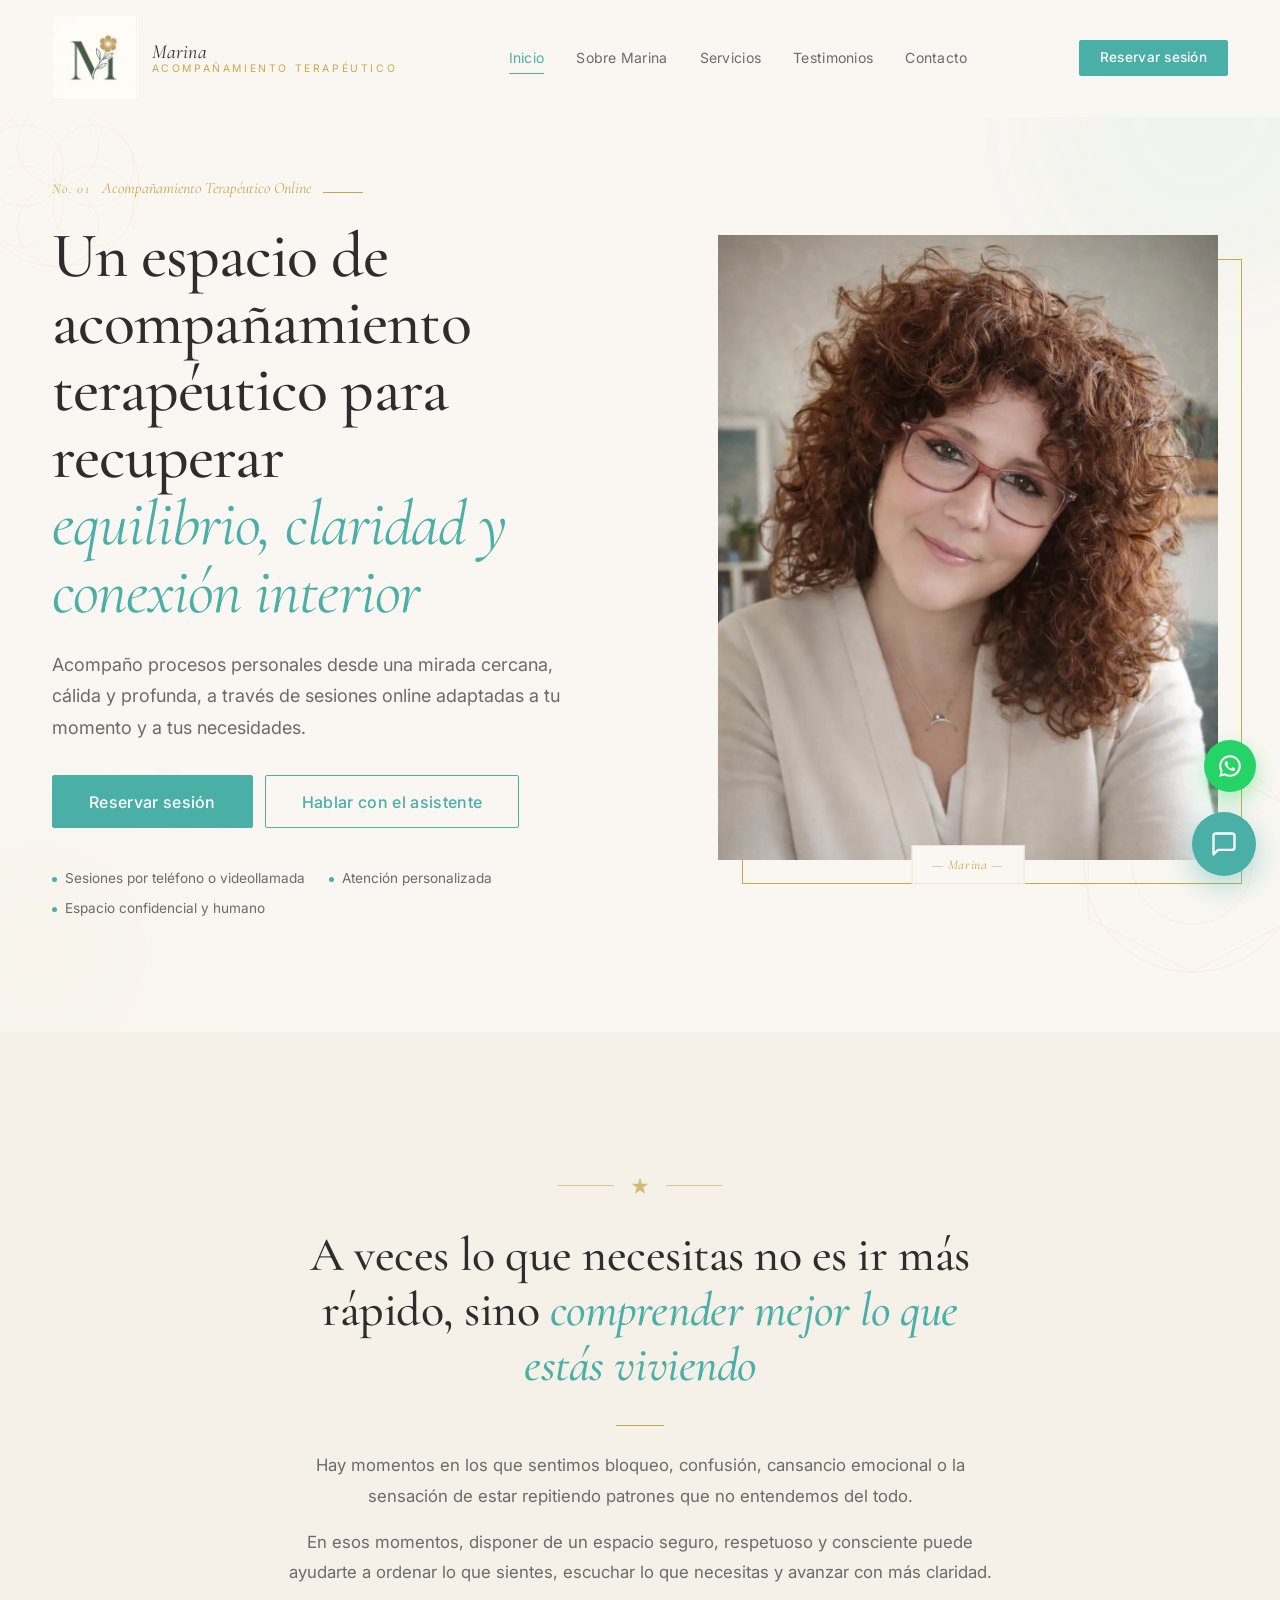
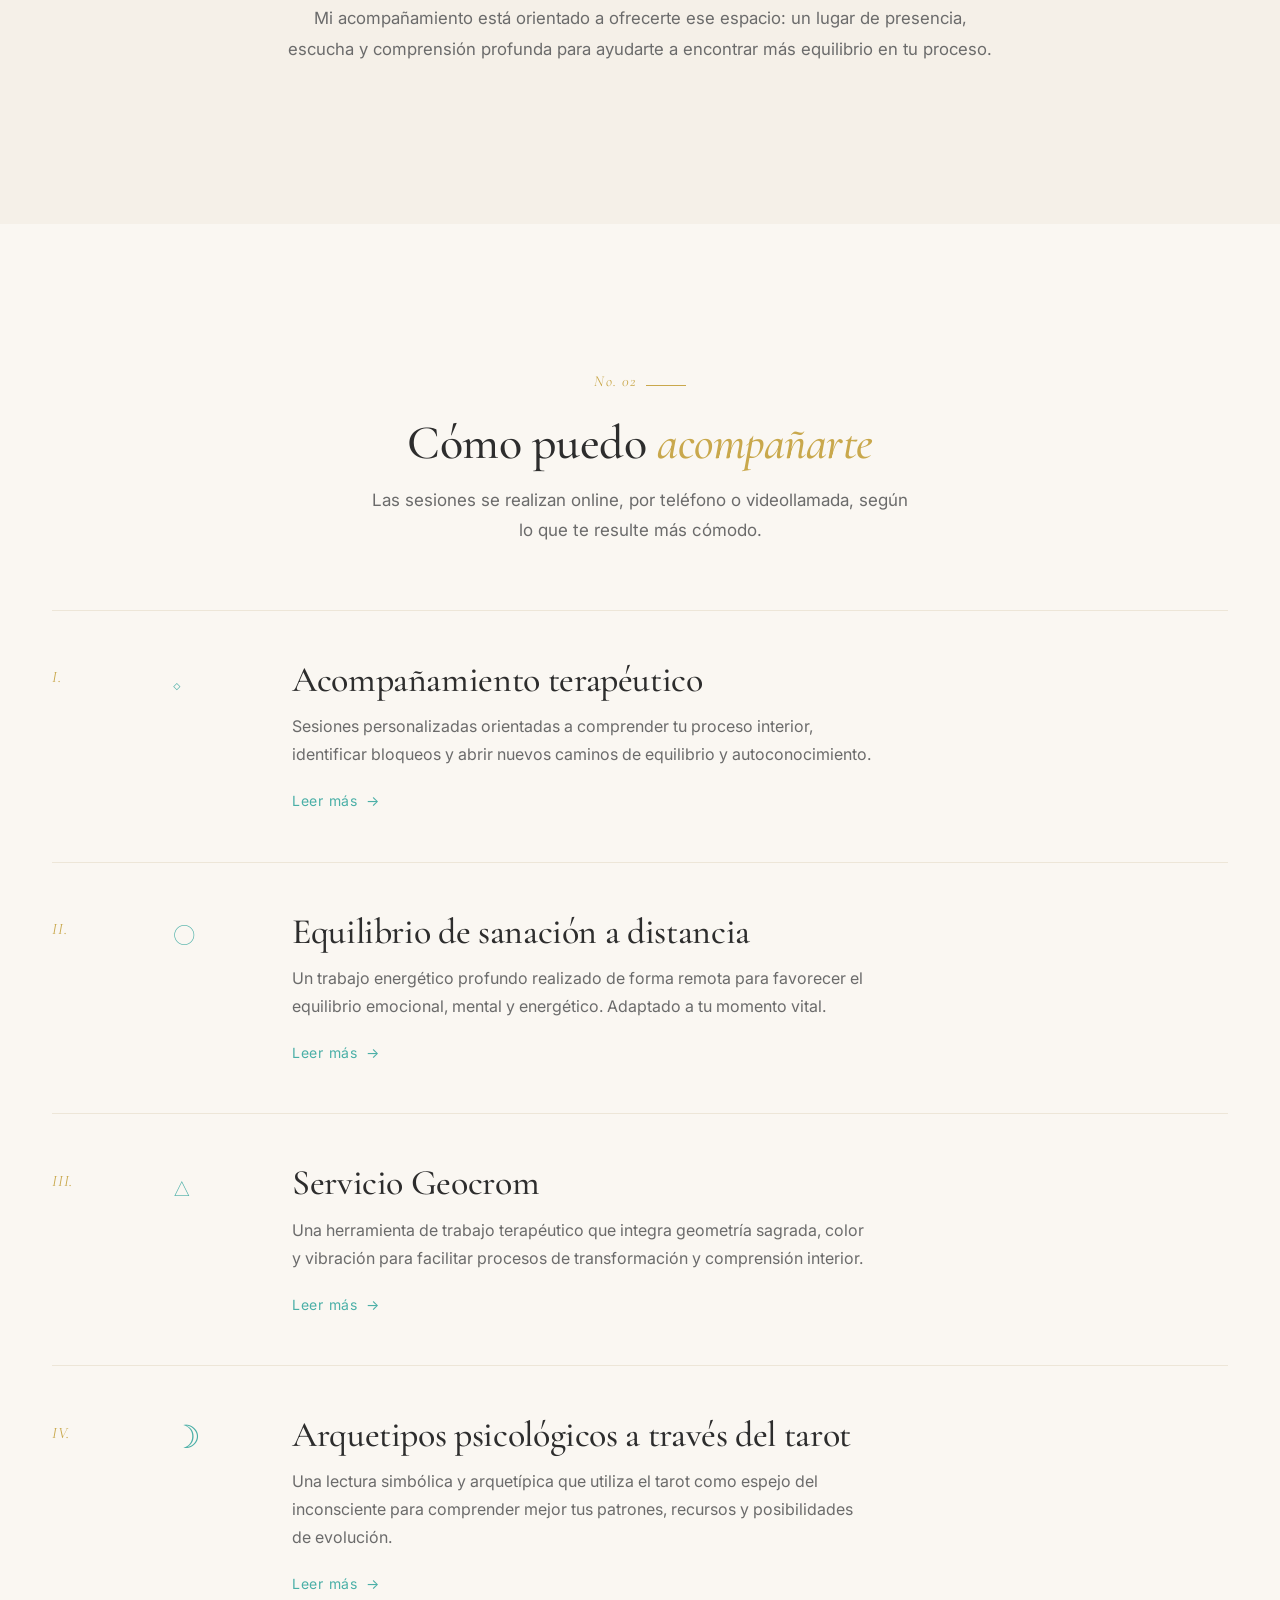
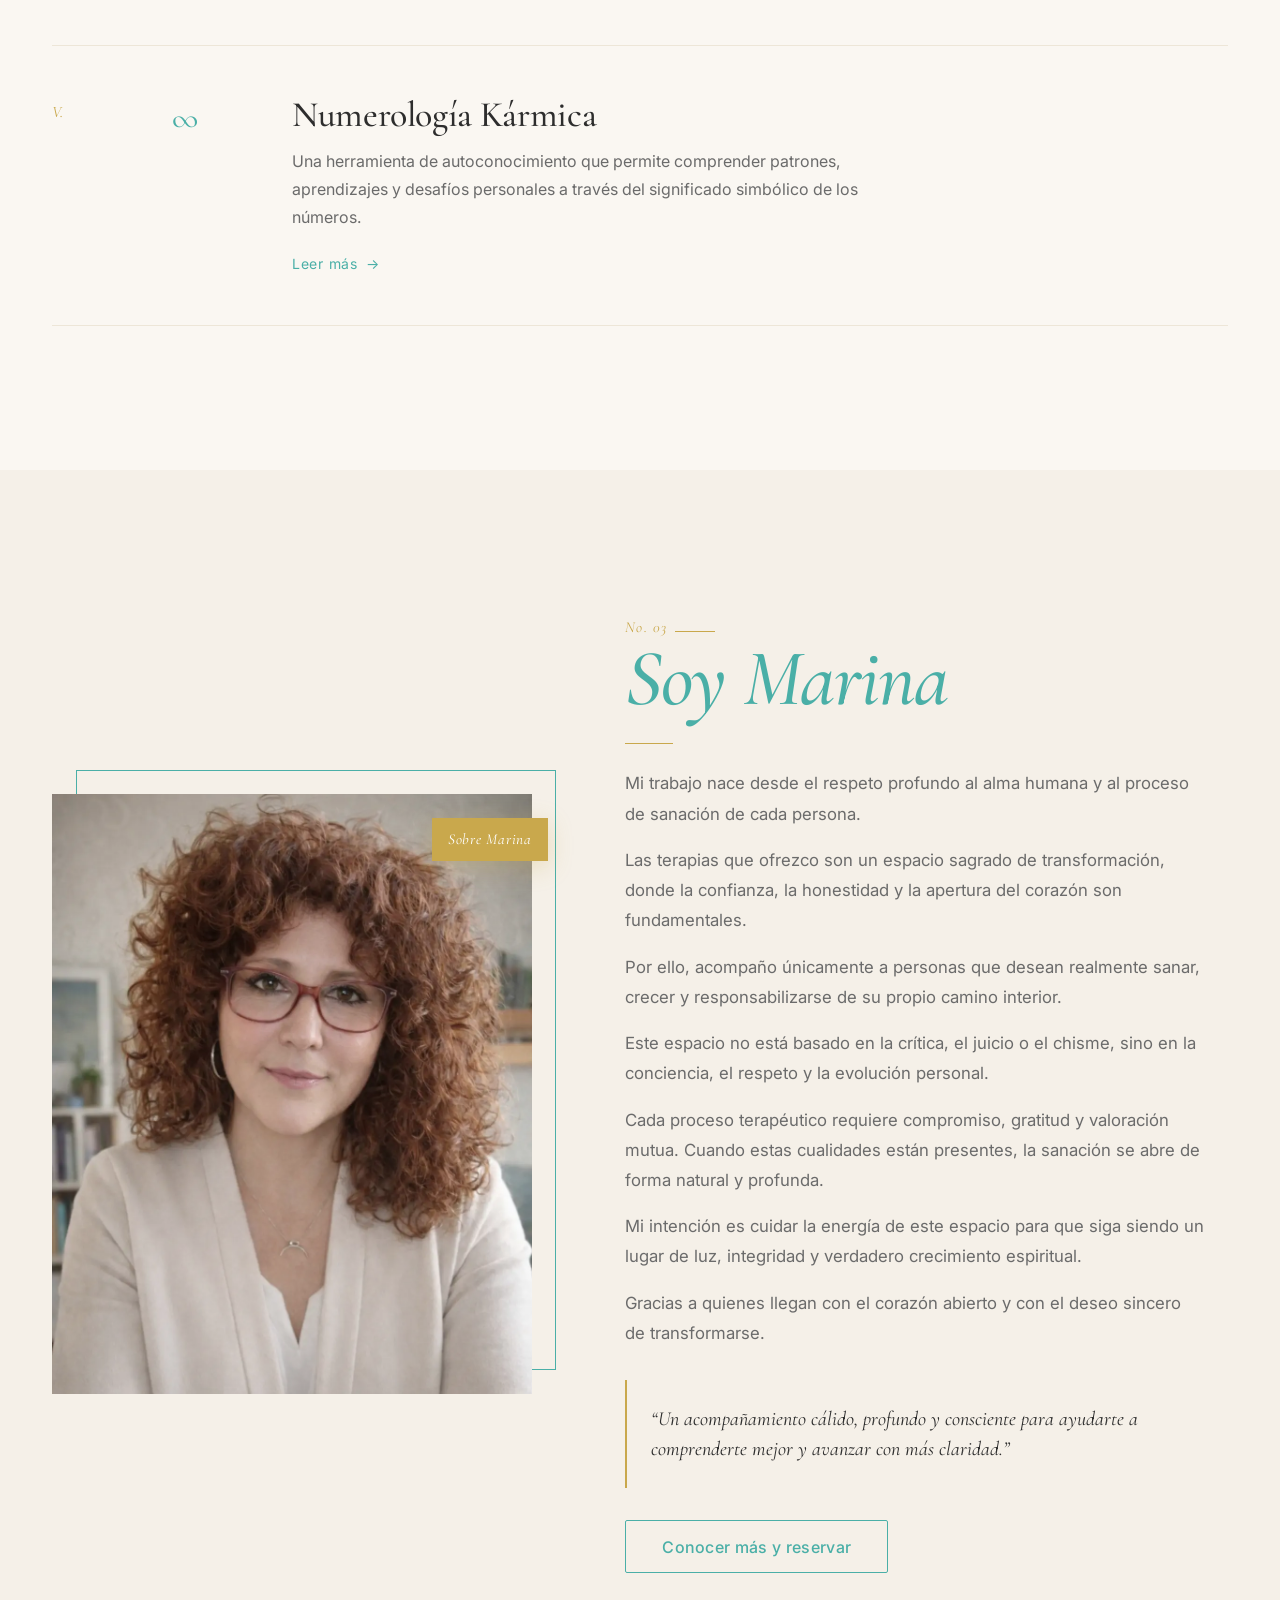
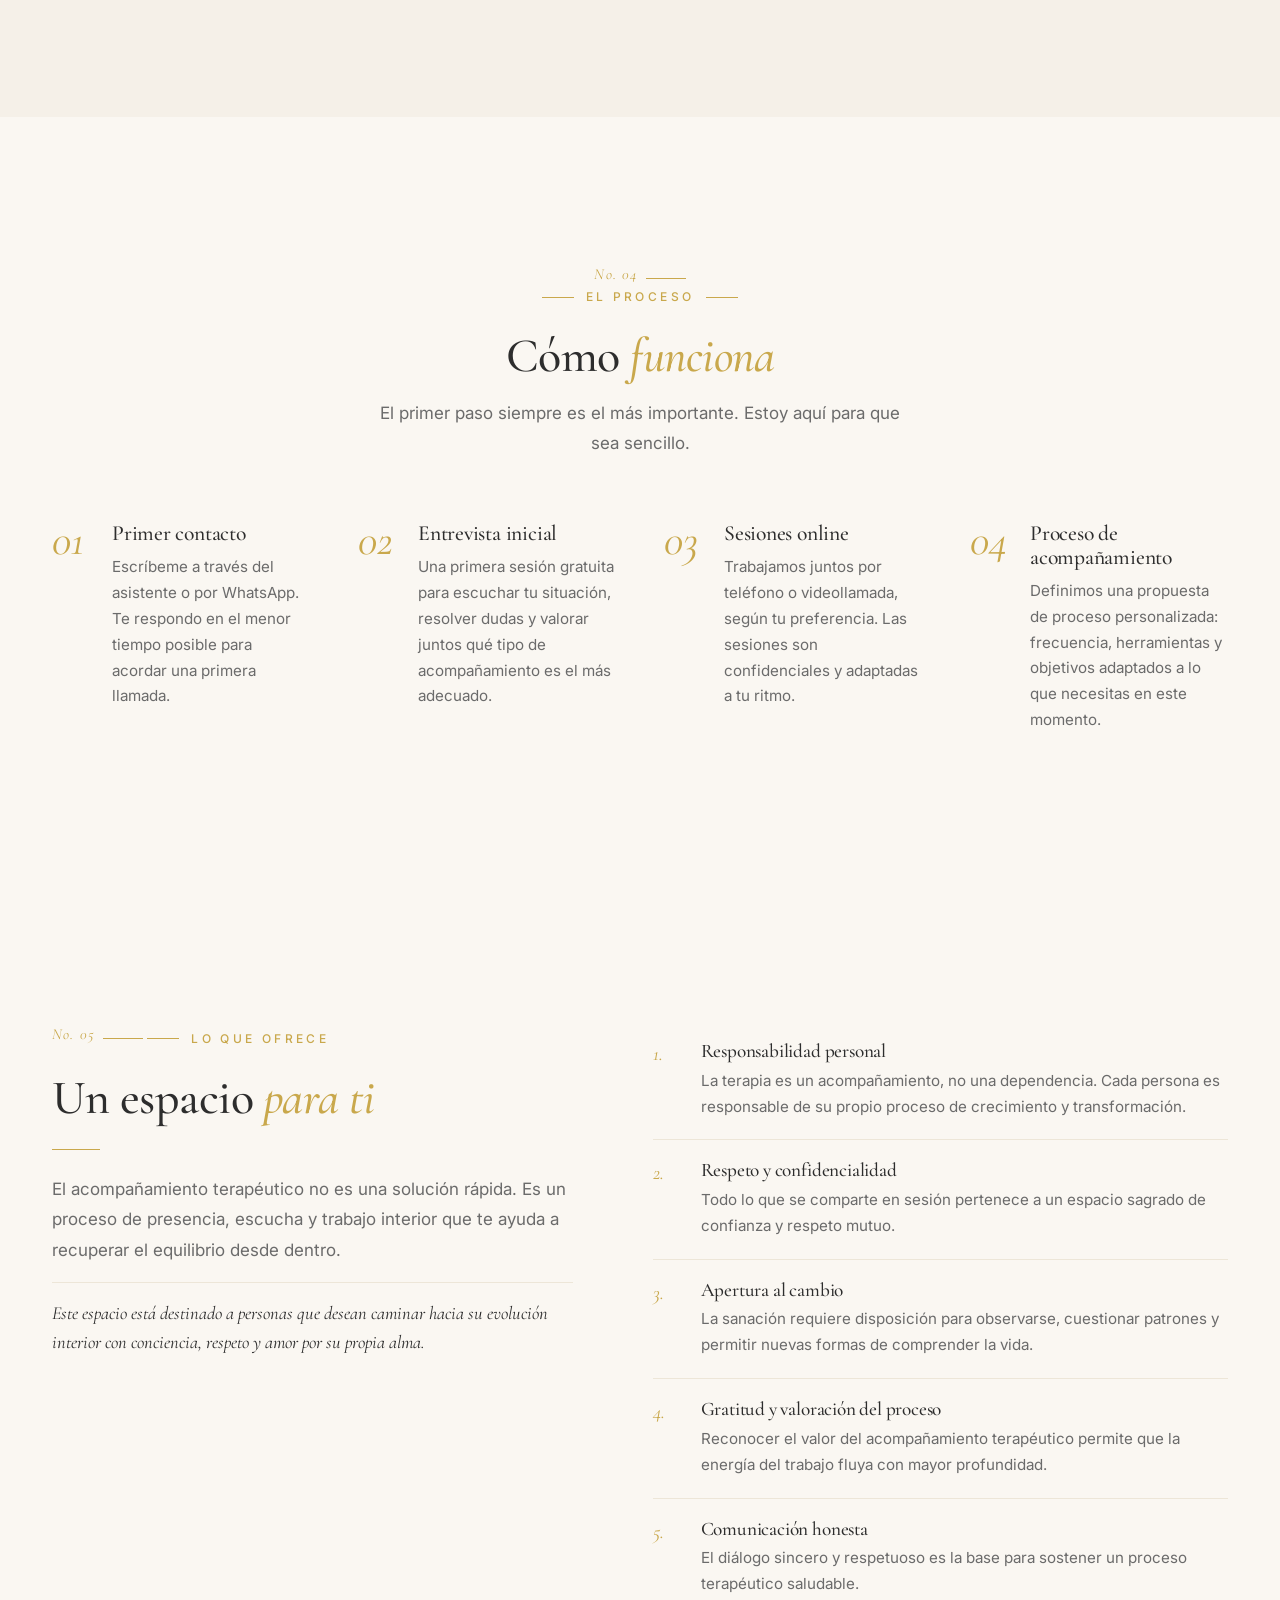
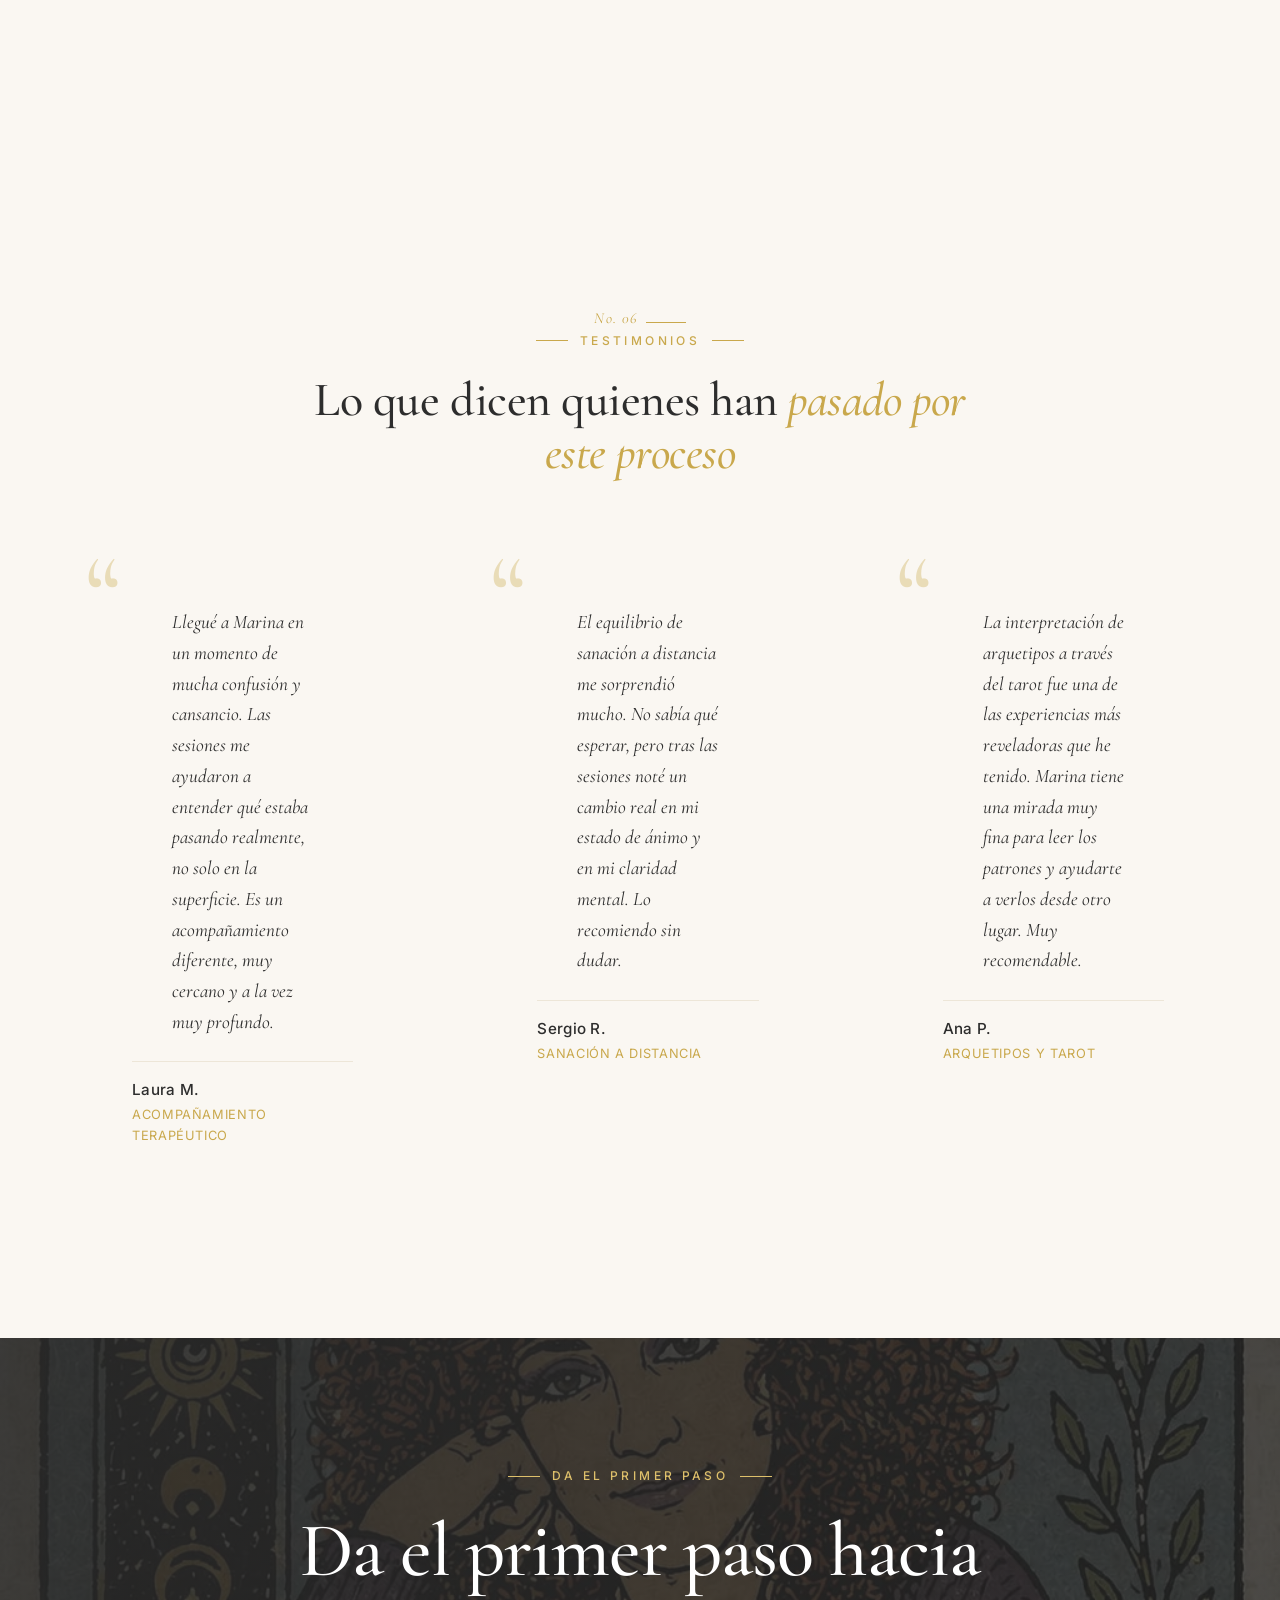
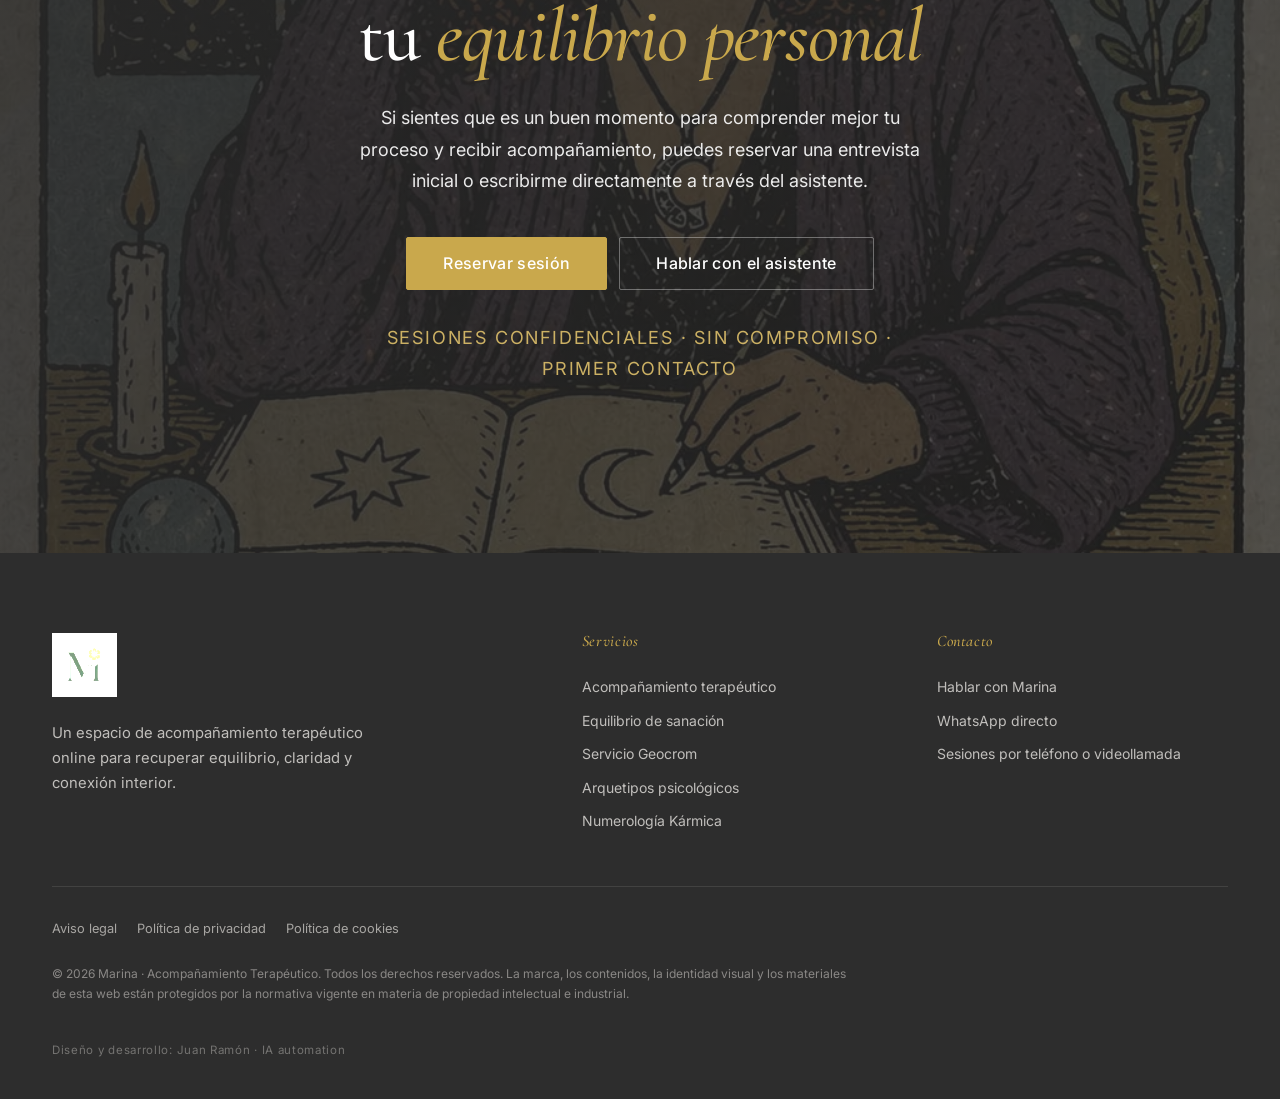
==== index.html @ 7a0ea91d "Initial release — web estática de Marina (acompañamiento terapéutico) Sitio multi-página en HTML/CSS" ====
<!DOCTYPE html>
<html lang="es">
<head>
  <meta charset="UTF-8" />
  <meta name="viewport" content="width=device-width, initial-scale=1.0" />
  <meta name="description" content="Marina · Acompañamiento terapéutico online para recuperar equilibrio, claridad y conexión interior. Sesiones por teléfono o videollamada." />
  <meta name="author" content="Juan Ramón · IA automation" />
  <meta name="theme-color" content="#FAF7F2" />
  <title>Marina · Acompañamiento Terapéutico Online</title>

  <link rel="preconnect" href="https://fonts.googleapis.com">
  <link rel="preconnect" href="https://fonts.gstatic.com" crossorigin>
  <link rel="stylesheet" href="https://fonts.googleapis.com/css2?family=Cormorant+Garamond:ital,wght@0,400;0,500;0,600;1,400;1,500&family=Inter:wght@300;400;500;600&display=swap">

  <link rel="stylesheet" href="assets/css/tokens.css" />
  <link rel="stylesheet" href="assets/css/base.css" />
  <link rel="stylesheet" href="assets/css/components.css" />
  <link rel="stylesheet" href="assets/css/pages.css" />

  <link rel="preload" as="image" href="assets/img/hero.webp" type="image/webp">
</head>
<body>

  <header class="site-header">
    <div class="wrap">
      <div class="nav">
        <a href="index.html" class="nav-logo" aria-label="Marina · Acompañamiento Terapéutico – Inicio">
          <picture>
            <source srcset="assets/img/logo.webp" type="image/webp">
            <img src="assets/img/logo.png" alt="" width="48" height="48" />
          </picture>
          <span class="nav-logo-text">
            <span class="main">Marina</span>
            <span class="sub">Acompañamiento Terapéutico</span>
          </span>
        </a>

        <nav aria-label="Principal">
          <ul class="nav-links">
            <li><a href="index.html" class="is-active">Inicio</a></li>
            <li><a href="#sobre-marina">Sobre Marina</a></li>
            <li><a href="servicios.html">Servicios</a></li>
            <li><a href="#testimonios">Testimonios</a></li>
            <li><a href="contacto.html">Contacto</a></li>
          </ul>
        </nav>

        <a href="#" class="btn btn-primary btn-sm nav-cta" data-open-chat>Reservar sesión</a>

        <button class="hamburger" id="hamburger" aria-label="Abrir menú" aria-expanded="false" aria-controls="mobile-menu">
          <span></span><span></span><span></span>
        </button>
      </div>
    </div>
    <div class="mobile-menu" id="mobile-menu">
      <div class="wrap">
        <nav aria-label="Móvil">
          <a href="index.html">Inicio</a>
          <a href="#sobre-marina">Sobre Marina</a>
          <a href="servicios.html">Servicios</a>
          <a href="#testimonios">Testimonios</a>
          <a href="contacto.html">Contacto</a>
          <a href="#" class="btn btn-primary" data-open-chat>Reservar sesión</a>
        </nav>
      </div>
    </div>
  </header>

  <main>

    <!-- ========== HERO ========== -->
    <section class="hero" id="inicio">
      <svg class="hero-sigil tl" viewBox="0 0 100 100" fill="none" stroke="currentColor" stroke-width="0.4" aria-hidden="true">
        <circle cx="50" cy="50" r="45"/>
        <circle cx="50" cy="27.5" r="22.5"/><circle cx="50" cy="72.5" r="22.5"/>
        <circle cx="30.5" cy="38.75" r="22.5"/><circle cx="69.5" cy="38.75" r="22.5"/>
        <circle cx="30.5" cy="61.25" r="22.5"/><circle cx="69.5" cy="61.25" r="22.5"/>
      </svg>
      <svg class="hero-sigil br" viewBox="0 0 100 100" fill="none" stroke="currentColor" stroke-width="0.4" aria-hidden="true">
        <circle cx="50" cy="50" r="45"/>
        <polygon points="50,5 93.3,27.5 93.3,72.5 50,95 6.7,72.5 6.7,27.5"/>
        <circle cx="50" cy="50" r="25"/>
      </svg>

      <div class="wrap">
        <div class="hero-grid">
          <div class="hero-text reveal">
            <div class="hero-label">
              <span class="num">No. 01</span>
              <span>Acompañamiento Terapéutico Online</span>
            </div>

            <h1 class="hero-title">
              Un espacio de acompañamiento terapéutico para recuperar
              <em>equilibrio, claridad y conexión interior</em>
            </h1>

            <p class="hero-subtitle">Acompaño procesos personales desde una mirada cercana, cálida y profunda, a través de sesiones online adaptadas a tu momento y a tus necesidades.</p>

            <div class="hero-ctas">
              <a href="#" class="btn btn-primary btn-lg" data-open-chat>Reservar sesión</a>
              <a href="#" class="btn btn-secondary btn-lg" data-open-chat>Hablar con el asistente</a>
            </div>

            <div class="hero-trust">
              <span>Sesiones por teléfono o videollamada</span>
              <span>Atención personalizada</span>
              <span>Espacio confidencial y humano</span>
            </div>
          </div>

          <div class="hero-image reveal">
            <div class="hero-image-frame" aria-hidden="true"></div>
            <picture>
              <source srcset="assets/img/hero.webp" type="image/webp">
              <img src="assets/img/hero.jpg" alt="Marina – Acompañamiento terapéutico" loading="eager" width="500" height="625" />
            </picture>
            <span class="hero-image-caption">— Marina —</span>
          </div>
        </div>
      </div>
    </section>

    <!-- ========== REFLEXIÓN ========== -->
    <section class="section reflection">
      <div class="wrap">
        <div class="reflection-inner reveal">
          <div class="reflection-star" aria-hidden="true">
            <span class="line"></span>
            <svg viewBox="0 0 24 24"><path d="M12 2l2.4 7.4H22l-6.2 4.5 2.4 7.4L12 17l-6.2 4.3 2.4-7.4L2 9.4h7.6z"/></svg>
            <span class="line"></span>
          </div>

          <h2 class="reflection-title">A veces lo que necesitas no es ir más rápido, sino <span>comprender mejor lo que estás viviendo</span></h2>

          <div class="divider-gold is-centered"></div>

          <div class="reflection-body">
            <p>Hay momentos en los que sentimos bloqueo, confusión, cansancio emocional o la sensación de estar repitiendo patrones que no entendemos del todo.</p>
            <p>En esos momentos, disponer de un espacio seguro, respetuoso y consciente puede ayudarte a ordenar lo que sientes, escuchar lo que necesitas y avanzar con más claridad.</p>
            <p>Mi acompañamiento está orientado a ofrecerte ese espacio: un lugar de presencia, escucha y comprensión profunda para ayudarte a encontrar más equilibrio en tu proceso.</p>
          </div>
        </div>
      </div>
    </section>

    <!-- ========== SERVICIOS ========== -->
    <section class="section section-ivory" id="servicios">
      <div class="wrap">
        <div class="section-head reveal">
          <div class="section-number">No. 02</div>
          <h2>Cómo puedo <em class="text-italic-gold">acompañarte</em></h2>
          <p>Las sesiones se realizan online, por teléfono o videollamada, según lo que te resulte más cómodo.</p>
        </div>

        <ol class="services-list reveal">
          <li>
            <span class="service-index">I.</span>
            <span class="service-glyph" aria-hidden="true">◇</span>
            <div class="service-body">
              <h3 class="service-name">Acompañamiento terapéutico</h3>
              <p class="service-desc">Sesiones personalizadas orientadas a comprender tu proceso interior, identificar bloqueos y abrir nuevos caminos de equilibrio y autoconocimiento.</p>
              <a class="service-link" href="servicios.html#acompanamiento">Leer más</a>
            </div>
          </li>
          <li>
            <span class="service-index">II.</span>
            <span class="service-glyph" aria-hidden="true">○</span>
            <div class="service-body">
              <h3 class="service-name">Equilibrio de sanación a distancia</h3>
              <p class="service-desc">Un trabajo energético profundo realizado de forma remota para favorecer el equilibrio emocional, mental y energético. Adaptado a tu momento vital.</p>
              <a class="service-link" href="servicios.html#sanacion">Leer más</a>
            </div>
          </li>
          <li>
            <span class="service-index">III.</span>
            <span class="service-glyph" aria-hidden="true">△</span>
            <div class="service-body">
              <h3 class="service-name">Servicio Geocrom</h3>
              <p class="service-desc">Una herramienta de trabajo terapéutico que integra geometría sagrada, color y vibración para facilitar procesos de transformación y comprensión interior.</p>
              <a class="service-link" href="servicios.html#geocrom">Leer más</a>
            </div>
          </li>
          <li>
            <span class="service-index">IV.</span>
            <span class="service-glyph" aria-hidden="true">☽</span>
            <div class="service-body">
              <h3 class="service-name">Arquetipos psicológicos a través del tarot</h3>
              <p class="service-desc">Una lectura simbólica y arquetípica que utiliza el tarot como espejo del inconsciente para comprender mejor tus patrones, recursos y posibilidades de evolución.</p>
              <a class="service-link" href="servicios.html#tarot">Leer más</a>
            </div>
          </li>
          <li>
            <span class="service-index">V.</span>
            <span class="service-glyph" aria-hidden="true">∞</span>
            <div class="service-body">
              <h3 class="service-name">Numerología Kármica</h3>
              <p class="service-desc">Una herramienta de autoconocimiento que permite comprender patrones, aprendizajes y desafíos personales a través del significado simbólico de los números.</p>
              <a class="service-link" href="servicios.html#numerologia">Leer más</a>
            </div>
          </li>
        </ol>
      </div>
    </section>

    <!-- ========== SOBRE MARINA ========== -->
    <section class="section about" id="sobre-marina">
      <div class="wrap">
        <div class="about-grid">
          <div class="about-image reveal">
            <div class="about-image-wrap">
              <picture>
                <source srcset="assets/img/about.webp" type="image/webp">
                <img src="assets/img/about.jpg" alt="Marina en sesión de acompañamiento terapéutico" loading="lazy" width="480" height="600" />
              </picture>
            </div>
            <span class="about-image-badge">Sobre Marina</span>
          </div>

          <div class="about-text reveal">
            <div class="section-number">No. 03</div>
            <h2 class="about-signature">Soy Marina</h2>
            <div class="divider-gold"></div>

            <div class="about-body">
              <p>Mi trabajo nace desde el respeto profundo al alma humana y al proceso de sanación de cada persona.</p>
              <p>Las terapias que ofrezco son un espacio sagrado de transformación, donde la confianza, la honestidad y la apertura del corazón son fundamentales.</p>
              <p>Por ello, acompaño únicamente a personas que desean realmente sanar, crecer y responsabilizarse de su propio camino interior.</p>
              <p>Este espacio no está basado en la crítica, el juicio o el chisme, sino en la conciencia, el respeto y la evolución personal.</p>
              <p>Cada proceso terapéutico requiere compromiso, gratitud y valoración mutua. Cuando estas cualidades están presentes, la sanación se abre de forma natural y profunda.</p>
              <p>Mi intención es cuidar la energía de este espacio para que siga siendo un lugar de luz, integridad y verdadero crecimiento espiritual.</p>
              <p>Gracias a quienes llegan con el corazón abierto y con el deseo sincero de transformarse.</p>
            </div>

            <blockquote class="about-quote">
              <p>“Un acompañamiento cálido, profundo y consciente para ayudarte a comprenderte mejor y avanzar con más claridad.”</p>
            </blockquote>

            <a href="#" class="btn btn-secondary btn-lg" data-open-chat>Conocer más y reservar</a>
          </div>
        </div>
      </div>
    </section>

    <!-- ========== CÓMO FUNCIONA ========== -->
    <section class="section section-ivory">
      <div class="wrap">
        <div class="section-head reveal">
          <div class="section-number">No. 04</div>
          <span class="eyebrow is-centered"><span>El proceso</span></span>
          <h2>Cómo <em class="text-italic-gold">funciona</em></h2>
          <p>El primer paso siempre es el más importante. Estoy aquí para que sea sencillo.</p>
        </div>

        <div class="steps reveal">
          <div class="step">
            <h3>Primer contacto</h3>
            <p>Escríbeme a través del asistente o por WhatsApp. Te respondo en el menor tiempo posible para acordar una primera llamada.</p>
          </div>
          <div class="step">
            <h3>Entrevista inicial</h3>
            <p>Una primera sesión gratuita para escuchar tu situación, resolver dudas y valorar juntos qué tipo de acompañamiento es el más adecuado.</p>
          </div>
          <div class="step">
            <h3>Sesiones online</h3>
            <p>Trabajamos juntos por teléfono o videollamada, según tu preferencia. Las sesiones son confidenciales y adaptadas a tu ritmo.</p>
          </div>
          <div class="step">
            <h3>Proceso de acompañamiento</h3>
            <p>Definimos una propuesta de proceso personalizada: frecuencia, herramientas y objetivos adaptados a lo que necesitas en este momento.</p>
          </div>
        </div>
      </div>
    </section>

    <!-- ========== PRINCIPIOS ========== -->
    <section class="section principles-section">
      <div class="wrap">
        <div class="principles-grid">
          <div class="principles-intro reveal">
            <div class="section-number">No. 05</div>
            <span class="eyebrow"><span>Lo que ofrece</span></span>
            <h2>Un espacio <em class="text-italic-gold">para ti</em></h2>
            <div class="divider-gold"></div>
            <p>El acompañamiento terapéutico no es una solución rápida. Es un proceso de presencia, escucha y trabajo interior que te ayuda a recuperar el equilibrio desde dentro.</p>
            <p class="italic-note">Este espacio está destinado a personas que desean caminar hacia su evolución interior con conciencia, respeto y amor por su propia alma.</p>
          </div>

          <ol class="principles reveal">
            <li>
              <span class="num">1.</span>
              <div>
                <h3>Responsabilidad personal</h3>
                <p>La terapia es un acompañamiento, no una dependencia. Cada persona es responsable de su propio proceso de crecimiento y transformación.</p>
              </div>
            </li>
            <li>
              <span class="num">2.</span>
              <div>
                <h3>Respeto y confidencialidad</h3>
                <p>Todo lo que se comparte en sesión pertenece a un espacio sagrado de confianza y respeto mutuo.</p>
              </div>
            </li>
            <li>
              <span class="num">3.</span>
              <div>
                <h3>Apertura al cambio</h3>
                <p>La sanación requiere disposición para observarse, cuestionar patrones y permitir nuevas formas de comprender la vida.</p>
              </div>
            </li>
            <li>
              <span class="num">4.</span>
              <div>
                <h3>Gratitud y valoración del proceso</h3>
                <p>Reconocer el valor del acompañamiento terapéutico permite que la energía del trabajo fluya con mayor profundidad.</p>
              </div>
            </li>
            <li>
              <span class="num">5.</span>
              <div>
                <h3>Comunicación honesta</h3>
                <p>El diálogo sincero y respetuoso es la base para sostener un proceso terapéutico saludable.</p>
              </div>
            </li>
          </ol>
        </div>
      </div>
    </section>

    <!-- ========== TESTIMONIOS ========== -->
    <section class="section" id="testimonios">
      <div class="wrap">
        <div class="section-head reveal">
          <div class="section-number">No. 06</div>
          <span class="eyebrow is-centered"><span>Testimonios</span></span>
          <h2>Lo que dicen quienes han <em class="text-italic-gold">pasado por este proceso</em></h2>
        </div>

        <div class="testimonials reveal">
          <figure class="testimonial">
            <blockquote>
              <p class="testimonial-quote">Llegué a Marina en un momento de mucha confusión y cansancio. Las sesiones me ayudaron a entender qué estaba pasando realmente, no solo en la superficie. Es un acompañamiento diferente, muy cercano y a la vez muy profundo.</p>
            </blockquote>
            <figcaption class="testimonial-author">
              <span class="testimonial-name">Laura M.</span>
              <span class="testimonial-detail">Acompañamiento terapéutico</span>
            </figcaption>
          </figure>

          <figure class="testimonial">
            <blockquote>
              <p class="testimonial-quote">El equilibrio de sanación a distancia me sorprendió mucho. No sabía qué esperar, pero tras las sesiones noté un cambio real en mi estado de ánimo y en mi claridad mental. Lo recomiendo sin dudar.</p>
            </blockquote>
            <figcaption class="testimonial-author">
              <span class="testimonial-name">Sergio R.</span>
              <span class="testimonial-detail">Sanación a distancia</span>
            </figcaption>
          </figure>

          <figure class="testimonial">
            <blockquote>
              <p class="testimonial-quote">La interpretación de arquetipos a través del tarot fue una de las experiencias más reveladoras que he tenido. Marina tiene una mirada muy fina para leer los patrones y ayudarte a verlos desde otro lugar. Muy recomendable.</p>
            </blockquote>
            <figcaption class="testimonial-author">
              <span class="testimonial-name">Ana P.</span>
              <span class="testimonial-detail">Arquetipos y tarot</span>
            </figcaption>
          </figure>
        </div>
      </div>
    </section>

    <!-- ========== CTA FINAL ========== -->
    <section class="cta-final" id="contacto">
      <div class="cta-final-bg" aria-hidden="true">
        <picture>
          <source srcset="assets/img/cta.webp" type="image/webp">
          <img src="assets/img/cta.jpg" alt="" />
        </picture>
      </div>
      <div class="wrap">
        <div class="cta-final-inner reveal">
          <span class="eyebrow is-centered"><span>Da el primer paso</span></span>
          <h2>Da el primer paso hacia tu <em class="text-italic-gold">equilibrio personal</em></h2>
          <p>Si sientes que es un buen momento para comprender mejor tu proceso y recibir acompañamiento, puedes reservar una entrevista inicial o escribirme directamente a través del asistente.</p>
          <div class="cta-final-actions">
            <a href="#" class="btn btn-gold btn-lg" data-open-chat>Reservar sesión</a>
            <a href="#" class="btn btn-ghost btn-lg" data-open-chat>Hablar con el asistente</a>
          </div>
          <p class="cta-final-trust">Sesiones confidenciales · Sin compromiso · Primer contacto</p>
        </div>
      </div>
    </section>

  </main>

  <footer class="site-footer">
    <div class="wrap">
      <div class="footer-grid">
        <div class="footer-brand">
          <picture>
            <source srcset="assets/img/logo.webp" type="image/webp">
            <img src="assets/img/logo.png" alt="Marina · Acompañamiento Terapéutico" />
          </picture>
          <p>Un espacio de acompañamiento terapéutico online para recuperar equilibrio, claridad y conexión interior.</p>
        </div>
        <div>
          <h3 class="footer-col-title">Servicios</h3>
          <ul class="footer-list">
            <li><a href="servicios.html#acompanamiento">Acompañamiento terapéutico</a></li>
            <li><a href="servicios.html#sanacion">Equilibrio de sanación</a></li>
            <li><a href="servicios.html#geocrom">Servicio Geocrom</a></li>
            <li><a href="servicios.html#tarot">Arquetipos psicológicos</a></li>
            <li><a href="servicios.html#numerologia">Numerología Kármica</a></li>
          </ul>
        </div>
        <div>
          <h3 class="footer-col-title">Contacto</h3>
          <ul class="footer-list">
            <li><a href="contacto.html">Hablar con Marina</a></li>
            <li><a href="#" data-whatsapp target="_blank" rel="noopener">WhatsApp directo</a></li>
            <li><span>Sesiones por teléfono o videollamada</span></li>
          </ul>
        </div>
      </div>

      <div class="footer-divider"></div>

      <div class="footer-bottom">
        <ul class="footer-legal">
          <li><a href="aviso-legal.html">Aviso legal</a></li>
          <li><a href="privacidad.html">Política de privacidad</a></li>
          <li><a href="cookies.html">Política de cookies</a></li>
        </ul>
        <p class="footer-copy">© <span id="year">2026</span> Marina · Acompañamiento Terapéutico. Todos los derechos reservados. La marca, los contenidos, la identidad visual y los materiales de esta web están protegidos por la normativa vigente en materia de propiedad intelectual e industrial.</p>
        <p class="footer-credit">Diseño y desarrollo: Juan Ramón · IA automation</p>
      </div>
    </div>
  </footer>

  <script src="config.js"></script>
  <script src="assets/js/main.js" defer></script>
  <script src="assets/js/chatbot.js" defer></script>
</body>
</html>
---- assets/css/tokens.css ----
:root {
  --brand-turquoise: #4AAFA7;
  --brand-turquoise-dark: #3A8F88;
  --brand-turquoise-light: #6ECFC8;
  --brand-gold: #C9A84C;
  --brand-gold-light: #DEC06B;
  --brand-ivory: #FAF7F2;
  --brand-cream: #F5F0E8;
  --brand-cream-dark: #EDE6D8;
  --brand-dark: #2D2D2D;
  --brand-muted: #6B6B6B;
  --brand-light: #9A9A9A;

  --font-serif: 'Cormorant Garamond', 'EB Garamond', Georgia, 'Times New Roman', serif;
  --font-sans: 'Inter', -apple-system, BlinkMacSystemFont, 'Segoe UI', system-ui, sans-serif;
  --font-mono: 'Courier New', monospace;

  --display-3xl: clamp(3rem, 8vw, 6.5rem);
  --display-2xl: clamp(2.5rem, 6vw, 5rem);
  --display-xl: clamp(2.25rem, 5vw, 4rem);
  --display-lg: clamp(1.875rem, 4vw, 3rem);
  --display-md: clamp(1.5rem, 3vw, 2.25rem);

  --shadow-card: 0 4px 24px rgba(45,45,45,0.06);
  --shadow-card-hover: 0 16px 48px rgba(45,45,45,0.14);
  --shadow-gold: 0 6px 24px rgba(201,168,76,0.28);
  --shadow-chat: 0 20px 60px rgba(45,45,45,0.22);

  --max-wide: 1240px;
  --max-narrow: 760px;
  --radius-sm: 4px;
  --radius-md: 12px;
  --radius-lg: 24px;

  --ease-out: cubic-bezier(0.22, 1, 0.36, 1);
  --ease-in-out: cubic-bezier(0.65, 0, 0.35, 1);
}
---- assets/css/base.css ----
*, *::before, *::after { box-sizing: border-box; }
html { -webkit-text-size-adjust: 100%; scroll-behavior: smooth; }
body {
  margin: 0;
  font-family: var(--font-sans);
  font-size: 16px;
  line-height: 1.6;
  color: var(--brand-dark);
  background: var(--brand-ivory);
  text-rendering: optimizeLegibility;
  -webkit-font-smoothing: antialiased;
  -moz-osx-font-smoothing: grayscale;
}

body::before {
  content: "";
  position: fixed; inset: 0;
  pointer-events: none;
  z-index: 1;
  opacity: 0.35;
  background-image:
    radial-gradient(1px 1px at 23% 17%, rgba(45,45,45,0.05) 50%, transparent 51%),
    radial-gradient(1px 1px at 67% 43%, rgba(45,45,45,0.04) 50%, transparent 51%),
    radial-gradient(1px 1px at 12% 82%, rgba(45,45,45,0.03) 50%, transparent 51%),
    radial-gradient(1px 1px at 89% 73%, rgba(45,45,45,0.04) 50%, transparent 51%);
  background-size: 240px 240px, 180px 180px, 300px 300px, 220px 220px;
}

img { max-width: 100%; height: auto; display: block; }
a { color: inherit; text-decoration: none; }
button { font: inherit; cursor: pointer; border: none; background: none; }
input, textarea, select { font: inherit; }

h1, h2, h3, h4, h5, h6 {
  font-family: var(--font-serif);
  font-weight: 500;
  line-height: 1.1;
  margin: 0 0 0.5rem;
  letter-spacing: -0.01em;
}
p { margin: 0 0 1em; }

::selection { background: var(--brand-turquoise); color: white; }

/* Contenedores */
.wrap { max-width: var(--max-wide); margin: 0 auto; padding: 0 1.5rem; position: relative; z-index: 2; }
.wrap-narrow { max-width: var(--max-narrow); margin: 0 auto; padding: 0 1.5rem; position: relative; z-index: 2; }

@media (min-width: 768px) {
  .wrap, .wrap-narrow { padding: 0 2rem; }
}

/* Secciones */
.section { padding: 5rem 0; position: relative; }
@media (min-width: 768px) { .section { padding: 7rem 0; } }
@media (min-width: 1024px) { .section { padding: 9rem 0; } }

.section-cream { background: var(--brand-cream); }
.section-ivory { background: var(--brand-ivory); }
.section-dark { background: var(--brand-dark); color: var(--brand-ivory); }

/* Número editorial de sección (estilo revista "No. 01") */
.section-number {
  font-family: var(--font-serif);
  font-style: italic;
  color: var(--brand-gold);
  font-size: 0.95rem;
  letter-spacing: 0.08em;
  display: inline-flex;
  align-items: baseline;
  gap: 0.5rem;
}
.section-number::after { content: ""; display: inline-block; width: 2.5rem; height: 1px; background: var(--brand-gold); }

/* Eyebrow minúsculas + trazo */
.eyebrow {
  display: inline-flex;
  align-items: center;
  gap: 0.75rem;
  font-family: var(--font-sans);
  font-size: 0.75rem;
  text-transform: uppercase;
  letter-spacing: 0.28em;
  color: var(--brand-gold);
  font-weight: 500;
}
.eyebrow::before { content: ""; width: 2rem; height: 1px; background: var(--brand-gold); }
.eyebrow.is-centered::before { display: none; }
.eyebrow.is-centered { gap: 0; display: flex; justify-content: center; align-items: center; }
.eyebrow.is-centered span { padding: 0 0.75rem; position: relative; }
.eyebrow.is-centered span::before,
.eyebrow.is-centered span::after {
  content: ""; position: absolute; top: 50%; width: 2rem; height: 1px; background: var(--brand-gold);
}
.eyebrow.is-centered span::before { right: 100%; }
.eyebrow.is-centered span::after { left: 100%; }

/* Utilidades */
.text-italic-gold { color: var(--brand-gold); font-style: italic; font-family: var(--font-serif); }
.text-turquoise { color: var(--brand-turquoise); }
.text-serif { font-family: var(--font-serif); }
.text-serif-italic { font-family: var(--font-serif); font-style: italic; }
.divider-gold { width: 3rem; height: 1px; background: var(--brand-gold); margin: 1.5rem 0; }
.divider-gold.is-centered { margin-left: auto; margin-right: auto; }

.sr-only {
  position: absolute; width: 1px; height: 1px; padding: 0; margin: -1px;
  overflow: hidden; clip: rect(0,0,0,0); white-space: nowrap; border: 0;
}
---- assets/css/components.css ----
/* =========================================
   BOTONES
   ========================================= */
.btn {
  display: inline-flex;
  align-items: center;
  justify-content: center;
  gap: 0.5rem;
  padding: 0.95rem 1.75rem;
  font-family: var(--font-sans);
  font-size: 0.925rem;
  font-weight: 500;
  letter-spacing: 0.02em;
  border: 1px solid transparent;
  border-radius: 2px;
  cursor: pointer;
  transition: all 0.3s var(--ease-out);
  text-align: center;
  line-height: 1;
  white-space: nowrap;
}
.btn-sm { padding: 0.65rem 1.25rem; font-size: 0.85rem; }
.btn-lg { padding: 1.1rem 2.25rem; font-size: 1rem; }

.btn-primary { background: var(--brand-turquoise); color: white; border-color: var(--brand-turquoise); }
.btn-primary:hover { background: var(--brand-turquoise-dark); border-color: var(--brand-turquoise-dark); transform: translateY(-1px); box-shadow: 0 8px 24px rgba(74,175,167,0.3); }

.btn-secondary { background: transparent; color: var(--brand-turquoise); border-color: var(--brand-turquoise); }
.btn-secondary:hover { background: var(--brand-turquoise); color: white; }

.btn-gold { background: var(--brand-gold); color: white; border-color: var(--brand-gold); }
.btn-gold:hover { background: var(--brand-gold-light); transform: translateY(-1px); box-shadow: var(--shadow-gold); }

.btn-ghost { background: transparent; color: white; border-color: rgba(255,255,255,0.35); }
.btn-ghost:hover { border-color: white; background: rgba(255,255,255,0.08); }

.btn-arrow::after {
  content: "→";
  display: inline-block;
  transition: transform 0.3s var(--ease-out);
}
.btn-arrow:hover::after { transform: translateX(4px); }

/* =========================================
   NAVBAR
   ========================================= */
.site-header {
  position: fixed; top: 0; left: 0; right: 0; z-index: 100;
  background: rgba(250,247,242,0.85);
  backdrop-filter: saturate(180%) blur(12px);
  -webkit-backdrop-filter: saturate(180%) blur(12px);
  transition: background 0.35s var(--ease-out), box-shadow 0.35s var(--ease-out), border-color 0.35s var(--ease-out);
  border-bottom: 1px solid transparent;
}
.site-header.is-scrolled {
  background: rgba(250,247,242,0.97);
  box-shadow: 0 1px 20px rgba(45,45,45,0.05);
  border-bottom-color: var(--brand-cream-dark);
}

.nav {
  display: flex; align-items: center; justify-content: space-between;
  padding: 1rem 0;
  gap: 1.5rem;
}

.nav-logo { display: flex; align-items: center; gap: 0.85rem; flex-shrink: 0; }
.nav-logo img { height: 72px; width: auto; transition: height 0.3s var(--ease-out); }
.site-header.is-scrolled .nav-logo img { height: 56px; }
@media (min-width: 768px) {
  .nav-logo img { height: 84px; }
  .site-header.is-scrolled .nav-logo img { height: 64px; }
}
.nav-logo-text {
  display: none;
  flex-direction: column;
  line-height: 1.1;
}
.nav-logo-text .main {
  font-family: var(--font-serif);
  font-size: 1.25rem;
  color: var(--brand-dark);
  font-style: italic;
  letter-spacing: 0.01em;
}
.nav-logo-text .sub {
  font-family: var(--font-sans);
  font-size: 0.65rem;
  text-transform: uppercase;
  letter-spacing: 0.25em;
  color: var(--brand-gold);
}
@media (min-width: 640px) { .nav-logo-text { display: flex; } }

.nav-links {
  display: none;
  align-items: center;
  gap: 2rem;
  list-style: none;
  margin: 0;
  padding: 0;
}
.nav-links a {
  font-family: var(--font-sans);
  font-size: 0.875rem;
  color: var(--brand-muted);
  letter-spacing: 0.02em;
  position: relative;
  padding: 0.5rem 0;
  transition: color 0.25s;
}
.nav-links a::after {
  content: "";
  position: absolute;
  left: 0; right: 0; bottom: 0;
  height: 1px;
  background: var(--brand-turquoise);
  transform: scaleX(0);
  transform-origin: left center;
  transition: transform 0.3s var(--ease-out);
}
.nav-links a:hover { color: var(--brand-turquoise); }
.nav-links a:hover::after,
.nav-links a.is-active::after { transform: scaleX(1); }
.nav-links a.is-active { color: var(--brand-turquoise); }

@media (min-width: 1024px) { .nav-links { display: flex; } }

.nav-cta { display: none; }
@media (min-width: 1024px) { .nav-cta { display: inline-flex; } }

.hamburger {
  display: inline-flex; flex-direction: column; justify-content: center;
  width: 44px; height: 44px; padding: 0.5rem;
  gap: 5px;
}
.hamburger span {
  display: block; height: 2px; width: 100%;
  background: var(--brand-dark);
  transition: transform 0.3s, opacity 0.2s;
  border-radius: 2px;
}
.hamburger.is-open span:nth-child(1) { transform: translateY(7px) rotate(45deg); }
.hamburger.is-open span:nth-child(2) { opacity: 0; }
.hamburger.is-open span:nth-child(3) { transform: translateY(-7px) rotate(-45deg); }
@media (min-width: 1024px) { .hamburger { display: none; } }

.mobile-menu {
  display: none;
  background: var(--brand-ivory);
  border-top: 1px solid var(--brand-cream-dark);
}
.mobile-menu.is-open { display: block; }
.mobile-menu nav { padding: 1.25rem 0; }
.mobile-menu a {
  display: block;
  padding: 0.85rem 1.5rem;
  font-family: var(--font-sans);
  font-size: 1rem;
  color: var(--brand-muted);
  border-left: 2px solid transparent;
  transition: all 0.25s;
}
.mobile-menu a:hover {
  color: var(--brand-turquoise);
  border-left-color: var(--brand-turquoise);
  background: rgba(74,175,167,0.04);
}
.mobile-menu .btn { margin: 0.75rem 1.5rem; display: flex; }

/* =========================================
   SERVICE LIST (estilo editorial, no cards)
   ========================================= */
.services-list {
  list-style: none;
  padding: 0; margin: 0;
  border-top: 1px solid var(--brand-cream-dark);
}
.services-list > li {
  position: relative;
  padding: 2.5rem 0;
  border-bottom: 1px solid var(--brand-cream-dark);
  display: grid;
  grid-template-columns: auto 1fr;
  gap: 1.5rem 2rem;
  align-items: start;
  transition: background 0.4s var(--ease-out);
}
.services-list > li:hover { background: linear-gradient(90deg, rgba(201,168,76,0.04), transparent 60%); }

.service-index {
  font-family: var(--font-serif);
  font-style: italic;
  font-size: 1rem;
  color: var(--brand-gold);
  letter-spacing: 0.05em;
  padding-top: 0.4rem;
  min-width: 3.5rem;
}
.service-glyph {
  font-family: var(--font-serif);
  font-size: 2rem;
  color: var(--brand-turquoise);
  line-height: 1;
  padding-top: 0.5rem;
  min-width: 3rem;
}
.service-body { min-width: 0; }
.service-name {
  font-family: var(--font-serif);
  font-size: clamp(1.5rem, 2.8vw, 2.25rem);
  color: var(--brand-dark);
  line-height: 1.15;
  margin: 0 0 0.75rem;
  font-weight: 500;
}
.service-desc {
  font-family: var(--font-sans);
  color: var(--brand-muted);
  font-size: 1rem;
  line-height: 1.75;
  max-width: 58ch;
  margin: 0 0 1.25rem;
}
.service-link {
  display: inline-flex; align-items: center; gap: 0.5rem;
  font-family: var(--font-sans);
  font-size: 0.875rem;
  color: var(--brand-turquoise);
  letter-spacing: 0.05em;
  transition: gap 0.3s var(--ease-out);
}
.service-link::after { content: "→"; transition: transform 0.3s var(--ease-out); }
.service-link:hover { gap: 0.75rem; }
.service-link:hover::after { transform: translateX(4px); }

@media (min-width: 768px) {
  .services-list > li {
    grid-template-columns: 5rem 5rem 1fr;
    padding: 3rem 0;
    gap: 2rem 2.5rem;
  }
}

/* =========================================
   TESTIMONIOS (pull-quotes editoriales)
   ========================================= */
.testimonials {
  display: grid;
  gap: 3rem;
}
@media (min-width: 900px) {
  .testimonials { grid-template-columns: repeat(3, 1fr); gap: 2.5rem; }
}

.testimonial {
  position: relative;
  padding: 2rem 1.5rem 2rem 2.5rem;
}
.testimonial::before {
  content: "“";
  position: absolute;
  left: -0.5rem; top: -1.25rem;
  font-family: var(--font-serif);
  font-size: 7rem;
  line-height: 1;
  color: var(--brand-gold);
  opacity: 0.35;
}
.testimonial-quote {
  font-family: var(--font-serif);
  font-size: 1.2rem;
  font-style: italic;
  line-height: 1.6;
  color: var(--brand-dark);
  margin: 0 0 1.5rem;
}
.testimonial-author {
  display: flex; flex-direction: column; gap: 0.15rem;
  padding-top: 1rem;
  border-top: 1px solid var(--brand-cream-dark);
}
.testimonial-name {
  font-family: var(--font-sans);
  font-size: 0.95rem;
  color: var(--brand-dark);
  font-weight: 500;
  letter-spacing: 0.02em;
}
.testimonial-detail {
  font-family: var(--font-sans);
  font-size: 0.8rem;
  color: var(--brand-gold);
  letter-spacing: 0.05em;
  text-transform: uppercase;
}

/* =========================================
   FOOTER
   ========================================= */
.site-footer {
  background: var(--brand-dark);
  color: rgba(250,247,242,0.72);
  padding: 5rem 0 2.5rem;
  position: relative;
  z-index: 2;
}
.footer-grid {
  display: grid;
  gap: 3rem;
  margin-bottom: 3rem;
}
@media (min-width: 768px) { .footer-grid { grid-template-columns: 1.6fr 1fr 1fr; gap: 4rem; } }

.footer-brand img { height: 64px; width: auto; margin-bottom: 1.5rem; filter: brightness(1.8); }
.footer-brand p { font-size: 0.925rem; line-height: 1.7; max-width: 36ch; }

.footer-col-title {
  font-family: var(--font-serif);
  font-style: italic;
  color: var(--brand-gold);
  font-size: 1rem;
  letter-spacing: 0.04em;
  margin: 0 0 1.25rem;
}
.footer-list { list-style: none; padding: 0; margin: 0; }
.footer-list li { font-size: 0.875rem; padding: 0.35rem 0; }
.footer-list a { transition: color 0.25s; }
.footer-list a:hover { color: var(--brand-turquoise-light); }

.footer-divider {
  height: 1px;
  background: rgba(250,247,242,0.1);
  margin: 2rem 0;
}
.footer-bottom {
  display: flex; flex-direction: column; gap: 1.5rem;
  align-items: flex-start;
}
.footer-legal {
  display: flex; flex-wrap: wrap; gap: 1.25rem;
  list-style: none; padding: 0; margin: 0;
  font-size: 0.8rem;
}
.footer-legal a { color: rgba(250,247,242,0.6); transition: color 0.25s; }
.footer-legal a:hover { color: var(--brand-gold-light); }
.footer-copy {
  font-size: 0.75rem;
  color: rgba(250,247,242,0.45);
  line-height: 1.7;
  margin: 0;
  max-width: 100ch;
}
.footer-credit {
  font-family: var(--font-sans);
  font-size: 0.72rem;
  color: rgba(250,247,242,0.35);
  letter-spacing: 0.06em;
  margin: 0.75rem 0 0;
}
.footer-credit a {
  color: rgba(250,247,242,0.55);
  border-bottom: 1px solid rgba(250,247,242,0.2);
  transition: color 0.25s, border-color 0.25s;
}
.footer-credit a:hover { color: var(--brand-gold-light); border-color: var(--brand-gold-light); }

/* =========================================
   CHATBOT FLOTANTE
   ========================================= */
.chat-fab {
  position: fixed;
  bottom: 1.5rem; right: 1.5rem;
  width: 64px; height: 64px;
  border-radius: 50%;
  background: var(--brand-turquoise);
  color: white;
  box-shadow: 0 10px 30px rgba(74,175,167,0.45);
  z-index: 90;
  display: flex; align-items: center; justify-content: center;
  transition: transform 0.3s var(--ease-out), background 0.25s;
}
.chat-fab:hover { background: var(--brand-turquoise-dark); transform: scale(1.06); }
.chat-fab svg { width: 28px; height: 28px; stroke: currentColor; fill: none; stroke-width: 2; }

.chat-panel {
  position: fixed;
  bottom: 6.5rem; right: 1.5rem;
  width: calc(100vw - 3rem);
  max-width: 380px;
  height: 560px; max-height: calc(100vh - 8rem);
  background: var(--brand-ivory);
  border-radius: var(--radius-md);
  box-shadow: var(--shadow-chat);
  z-index: 89;
  display: none;
  flex-direction: column;
  overflow: hidden;
  transform-origin: bottom right;
  animation: chatPop 0.25s var(--ease-out);
  border: 1px solid var(--brand-cream-dark);
}
.chat-panel.is-open { display: flex; }

@keyframes chatPop {
  from { opacity: 0; transform: scale(0.92) translateY(8px); }
  to { opacity: 1; transform: scale(1) translateY(0); }
}

.chat-header {
  padding: 1rem 1.25rem;
  background: var(--brand-dark);
  color: white;
  display: flex; align-items: center; justify-content: space-between;
}
.chat-header-name { font-family: var(--font-serif); font-size: 1.1rem; font-style: italic; }
.chat-header-status {
  font-family: var(--font-sans); font-size: 0.72rem;
  text-transform: uppercase; letter-spacing: 0.16em;
  color: var(--brand-gold-light);
  display: flex; align-items: center; gap: 0.4rem;
  margin-top: 0.15rem;
}
.chat-header-status::before {
  content: ""; width: 6px; height: 6px; border-radius: 50%;
  background: var(--brand-turquoise-light);
  box-shadow: 0 0 0 4px rgba(110,207,200,0.25);
}
.chat-close {
  width: 32px; height: 32px; border-radius: 50%;
  display: flex; align-items: center; justify-content: center;
  color: white; transition: background 0.2s;
}
.chat-close:hover { background: rgba(255,255,255,0.1); }

.chat-body {
  flex: 1;
  padding: 1.25rem;
  overflow-y: auto;
  display: flex; flex-direction: column; gap: 0.75rem;
  background: linear-gradient(180deg, var(--brand-ivory), var(--brand-cream) 200%);
}
.chat-msg {
  padding: 0.75rem 1rem;
  border-radius: 1rem 1rem 1rem 0.25rem;
  background: white;
  color: var(--brand-dark);
  font-size: 0.9rem;
  line-height: 1.55;
  max-width: 85%;
  box-shadow: 0 2px 8px rgba(45,45,45,0.05);
  border: 1px solid var(--brand-cream-dark);
  animation: msgIn 0.25s var(--ease-out);
}
.chat-msg.is-user {
  background: var(--brand-turquoise);
  color: white;
  border-radius: 1rem 1rem 0.25rem 1rem;
  margin-left: auto;
  border-color: var(--brand-turquoise);
  box-shadow: 0 4px 12px rgba(74,175,167,0.25);
}
@keyframes msgIn { from { opacity: 0; transform: translateY(6px); } to { opacity: 1; transform: translateY(0); } }

.chat-typing {
  display: inline-flex;
  gap: 4px;
  padding: 0.85rem 1rem;
  background: white;
  border: 1px solid var(--brand-cream-dark);
  border-radius: 1rem 1rem 1rem 0.25rem;
  width: fit-content;
}
.chat-typing span {
  width: 6px; height: 6px; border-radius: 50%;
  background: var(--brand-muted);
  animation: typingBounce 1.2s infinite;
}
.chat-typing span:nth-child(2) { animation-delay: 0.15s; }
.chat-typing span:nth-child(3) { animation-delay: 0.3s; }
@keyframes typingBounce {
  0%, 60%, 100% { transform: translateY(0); opacity: 0.4; }
  30% { transform: translateY(-4px); opacity: 1; }
}

.chat-input-row {
  display: flex; gap: 0.5rem;
  padding: 0.75rem;
  border-top: 1px solid var(--brand-cream-dark);
  background: white;
}
.chat-input {
  flex: 1;
  padding: 0.7rem 0.9rem;
  border: 1px solid var(--brand-cream-dark);
  border-radius: 20px;
  background: var(--brand-ivory);
  font-size: 0.9rem;
  outline: none;
  transition: border-color 0.2s;
}
.chat-input:focus { border-color: var(--brand-turquoise); }
.chat-send {
  padding: 0 1.1rem;
  background: var(--brand-turquoise);
  color: white;
  border-radius: 20px;
  font-size: 0.85rem;
  font-weight: 500;
  transition: background 0.2s;
}
.chat-send:hover { background: var(--brand-turquoise-dark); }
.chat-send:disabled { opacity: 0.5; cursor: not-allowed; }

/* =========================================
   BOTÓN WHATSAPP FLOTANTE
   ========================================= */
.whatsapp-fab {
  position: fixed;
  bottom: 6.75rem; right: 1.5rem;
  width: 52px; height: 52px;
  border-radius: 50%;
  background: #25D366;
  color: white;
  display: flex; align-items: center; justify-content: center;
  box-shadow: 0 8px 22px rgba(37,211,102,0.4);
  z-index: 88;
  transition: transform 0.3s var(--ease-out);
}
.whatsapp-fab:hover { transform: scale(1.08); }
.whatsapp-fab svg { width: 26px; height: 26px; fill: currentColor; }
.whatsapp-fab::after {
  content: "";
  position: absolute; inset: 0;
  border-radius: 50%;
  box-shadow: 0 0 0 0 rgba(37,211,102,0.55);
  animation: whatsPulse 2.4s infinite;
}
@keyframes whatsPulse {
  0% { box-shadow: 0 0 0 0 rgba(37,211,102,0.55); }
  70% { box-shadow: 0 0 0 18px rgba(37,211,102,0); }
  100% { box-shadow: 0 0 0 0 rgba(37,211,102,0); }
}

@media (max-width: 640px) {
  .chat-panel { bottom: 5.5rem; right: 1rem; left: 1rem; width: auto; max-width: none; }
  .chat-fab { bottom: 1rem; right: 1rem; width: 56px; height: 56px; }
  .whatsapp-fab { bottom: 5.25rem; right: 1rem; }
}
---- assets/css/pages.css ----
/* =========================================
   HERO (editorial, asimétrico)
   ========================================= */
.hero {
  position: relative;
  padding: 9rem 0 5rem;
  overflow: hidden;
  background: var(--brand-ivory);
}
@media (min-width: 1024px) { .hero { padding: 11rem 0 7rem; min-height: 90vh; display: flex; align-items: center; } }

.hero::before,
.hero::after {
  content: ""; position: absolute; pointer-events: none;
  border-radius: 50%;
  filter: blur(90px);
  opacity: 0.4;
}
.hero::before {
  width: 480px; height: 480px;
  background: radial-gradient(circle, rgba(74,175,167,0.25), transparent 70%);
  top: -120px; right: -160px;
}
.hero::after {
  width: 360px; height: 360px;
  background: radial-gradient(circle, rgba(201,168,76,0.18), transparent 70%);
  bottom: -100px; left: -140px;
}

.hero-sigil {
  position: absolute;
  pointer-events: none;
  opacity: 0.12;
  color: var(--brand-gold);
}
.hero-sigil.tl { top: 6rem; left: -2rem; width: 180px; }
.hero-sigil.br { bottom: 3rem; right: -2rem; width: 240px; }
@media (max-width: 767px) { .hero-sigil { display: none; } }

.hero-grid {
  display: grid;
  gap: 3rem;
  align-items: center;
}
@media (min-width: 1024px) {
  .hero-grid { grid-template-columns: 1.05fr 0.95fr; gap: 5rem; align-items: center; }
}

.hero-label {
  font-family: var(--font-serif);
  font-style: italic;
  color: var(--brand-gold);
  font-size: 1rem;
  margin-bottom: 1.25rem;
  display: flex; align-items: baseline; gap: 0.75rem;
}
.hero-label .num { font-size: 0.85rem; letter-spacing: 0.1em; }
.hero-label::after { content: ""; width: 2.5rem; height: 1px; background: var(--brand-gold); }

.hero-title {
  font-family: var(--font-serif);
  font-size: var(--display-xl);
  line-height: 1.05;
  color: var(--brand-dark);
  font-weight: 500;
  margin: 0 0 1.5rem;
  letter-spacing: -0.015em;
}
.hero-title em {
  font-style: italic;
  color: var(--brand-turquoise);
  display: block;
  font-weight: 400;
}

.hero-subtitle {
  font-family: var(--font-sans);
  color: var(--brand-muted);
  font-size: 1.125rem;
  line-height: 1.75;
  max-width: 34rem;
  margin: 0 0 2rem;
}

.hero-ctas {
  display: flex; flex-wrap: wrap; gap: 0.75rem;
  margin-bottom: 2.5rem;
}

.hero-trust {
  display: flex; flex-direction: column; gap: 0.5rem;
}
@media (min-width: 640px) { .hero-trust { flex-direction: row; flex-wrap: wrap; gap: 0.5rem 1.5rem; } }
.hero-trust span {
  display: inline-flex; align-items: center; gap: 0.5rem;
  font-size: 0.85rem; color: var(--brand-muted);
}
.hero-trust span::before {
  content: ""; width: 5px; height: 5px; border-radius: 50%;
  background: var(--brand-turquoise); flex-shrink: 0;
}

/* Imagen hero con marco dorado asimétrico */
.hero-image {
  position: relative;
  max-width: 500px;
  margin: 0 auto;
}
.hero-image-frame {
  position: absolute;
  inset: 1.5rem -1.5rem -1.5rem 1.5rem;
  border: 1px solid var(--brand-gold);
  pointer-events: none;
  z-index: 0;
}
.hero-image-frame::after {
  content: "";
  position: absolute;
  top: -1rem; left: -1rem;
  width: 4rem; height: 4rem;
  border-top: 1px solid var(--brand-turquoise);
  border-left: 1px solid var(--brand-turquoise);
}
.hero-image picture,
.hero-image img {
  position: relative;
  z-index: 1;
  width: 100%;
  aspect-ratio: 4 / 5;
  object-fit: cover;
  filter: saturate(0.95);
}
.hero-image-caption {
  position: absolute;
  bottom: -1.5rem; left: 50%;
  transform: translateX(-50%);
  z-index: 2;
  background: var(--brand-ivory);
  padding: 0.5rem 1.25rem;
  font-family: var(--font-serif);
  font-style: italic;
  font-size: 0.85rem;
  color: var(--brand-gold);
  letter-spacing: 0.05em;
  border: 1px solid var(--brand-cream-dark);
  white-space: nowrap;
}

/* =========================================
   CONNECTION / REFLEXIÓN
   ========================================= */
.reflection { background: var(--brand-cream); text-align: center; }
.reflection-inner { max-width: 720px; margin: 0 auto; }
.reflection-star {
  display: flex; align-items: center; justify-content: center;
  gap: 1rem; margin-bottom: 2rem;
  color: var(--brand-gold);
}
.reflection-star .line { width: 3.5rem; height: 1px; background: currentColor; opacity: 0.6; }
.reflection-star svg { width: 20px; height: 20px; fill: currentColor; opacity: 0.75; }

.reflection-title {
  font-family: var(--font-serif);
  font-size: var(--display-lg);
  line-height: 1.15;
  color: var(--brand-dark);
  font-weight: 500;
  margin-bottom: 2rem;
}
.reflection-title span { color: var(--brand-turquoise); font-style: italic; }

.reflection-body p {
  font-family: var(--font-sans);
  color: var(--brand-muted);
  font-size: 1.05rem;
  line-height: 1.8;
  margin-bottom: 1rem;
}

/* =========================================
   SECTION HEADERS
   ========================================= */
.section-head {
  max-width: 700px;
  margin: 0 auto 4rem;
  text-align: center;
}
.section-head.is-left { margin-left: 0; text-align: left; }
.section-head h2 {
  font-family: var(--font-serif);
  font-size: var(--display-lg);
  margin: 1.5rem 0 1rem;
  line-height: 1.1;
  color: var(--brand-dark);
  font-weight: 500;
}
.section-head p {
  font-family: var(--font-sans);
  color: var(--brand-muted);
  font-size: 1.0625rem;
  line-height: 1.75;
  max-width: 50ch;
  margin: 0 auto;
}

/* =========================================
   SOBRE MARINA
   ========================================= */
.about { background: var(--brand-cream); position: relative; overflow: hidden; }

.about-grid {
  display: grid;
  gap: 3rem;
  align-items: center;
}
@media (min-width: 900px) {
  .about-grid { grid-template-columns: 0.9fr 1.1fr; gap: 5rem; }
}

.about-image {
  position: relative;
  max-width: 480px;
}
.about-image-wrap {
  position: relative;
  overflow: hidden;
}
.about-image img {
  width: 100%;
  aspect-ratio: 4 / 5;
  object-fit: cover;
  filter: saturate(0.95);
}
.about-image::before {
  content: "";
  position: absolute;
  inset: -1.5rem -1.5rem 1.5rem 1.5rem;
  border: 1px solid var(--brand-turquoise);
  pointer-events: none;
  z-index: 0;
}
.about-image-badge {
  position: absolute;
  top: 1.5rem; right: -1rem;
  z-index: 2;
  background: var(--brand-gold);
  color: white;
  padding: 0.6rem 1rem;
  font-family: var(--font-serif);
  font-style: italic;
  font-size: 0.95rem;
  letter-spacing: 0.05em;
  box-shadow: var(--shadow-gold);
}

.about-signature {
  font-family: 'Cormorant Garamond', Georgia, serif;
  font-style: italic;
  font-size: clamp(3rem, 7vw, 5rem);
  color: var(--brand-turquoise);
  line-height: 1;
  margin: 0 0 1rem;
  font-weight: 500;
  letter-spacing: -0.02em;
}
.about-body {
  max-width: 58ch;
}
.about-body p {
  font-family: var(--font-sans);
  color: var(--brand-muted);
  font-size: 1.05rem;
  line-height: 1.8;
  margin-bottom: 1rem;
}
.about-quote {
  margin: 2rem 0;
  padding: 1.5rem 0 1.5rem 1.5rem;
  border-left: 2px solid var(--brand-gold);
  max-width: 55ch;
}
.about-quote p {
  font-family: var(--font-serif);
  font-style: italic;
  font-size: 1.25rem;
  line-height: 1.5;
  color: var(--brand-dark);
  margin: 0;
}

/* =========================================
   CÓMO FUNCIONA (steps editoriales)
   ========================================= */
.steps {
  display: grid;
  gap: 2rem;
  counter-reset: step;
}
@media (min-width: 768px) { .steps { grid-template-columns: repeat(2, 1fr); gap: 2.5rem 3rem; } }
@media (min-width: 1100px) { .steps { grid-template-columns: repeat(4, 1fr); } }

.step {
  position: relative;
  padding: 0 0 0 3.75rem;
}
.step::before {
  counter-increment: step;
  content: "0" counter(step);
  position: absolute;
  left: 0; top: -0.25rem;
  font-family: var(--font-serif);
  font-style: italic;
  font-size: 2.75rem;
  color: var(--brand-gold);
  line-height: 1;
}
.step h3 {
  font-family: var(--font-serif);
  font-size: 1.35rem;
  color: var(--brand-dark);
  margin: 0 0 0.5rem;
  font-weight: 500;
}
.step p {
  font-family: var(--font-sans);
  color: var(--brand-muted);
  font-size: 0.95rem;
  line-height: 1.7;
  margin: 0;
}

/* =========================================
   PRINCIPIOS
   ========================================= */
.principles-section { background: var(--brand-ivory); }
.principles-grid {
  display: grid;
  gap: 3rem;
}
@media (min-width: 900px) {
  .principles-grid { grid-template-columns: 0.95fr 1.05fr; gap: 5rem; align-items: start; }
}

.principles-intro .eyebrow { margin-bottom: 1.5rem; }
.principles-intro h2 {
  font-family: var(--font-serif);
  font-size: var(--display-lg);
  line-height: 1.1;
  margin: 0 0 1.5rem;
  font-weight: 500;
}
.principles-intro p {
  font-family: var(--font-sans);
  color: var(--brand-muted);
  font-size: 1.0625rem;
  line-height: 1.8;
  margin-bottom: 1rem;
}
.principles-intro .italic-note {
  font-family: var(--font-serif);
  font-style: italic;
  color: var(--brand-dark);
  font-size: 1.15rem;
  line-height: 1.6;
  padding-top: 1rem;
  border-top: 1px solid var(--brand-cream-dark);
}

.principles {
  list-style: none;
  padding: 0; margin: 0;
}
.principles li {
  display: grid;
  grid-template-columns: auto 1fr;
  gap: 1.25rem;
  padding: 1.25rem 0;
  border-bottom: 1px solid var(--brand-cream-dark);
}
.principles li:last-child { border-bottom: none; }
.principles .num {
  font-family: var(--font-serif);
  font-style: italic;
  color: var(--brand-gold);
  font-size: 1.25rem;
  line-height: 1.3;
  min-width: 1.75rem;
}
.principles h3 {
  font-family: var(--font-serif);
  font-size: 1.2rem;
  color: var(--brand-dark);
  margin: 0 0 0.35rem;
  font-weight: 500;
}
.principles p {
  font-family: var(--font-sans);
  font-size: 0.95rem;
  line-height: 1.7;
  color: var(--brand-muted);
  margin: 0;
}

/* =========================================
   CTA FINAL
   ========================================= */
.cta-final {
  position: relative;
  padding: 8rem 0;
  overflow: hidden;
  color: white;
  isolation: isolate;
}
.cta-final-bg {
  position: absolute; inset: 0; z-index: -1;
}
.cta-final-bg img {
  width: 100%; height: 100%; object-fit: cover;
  filter: saturate(0.7) brightness(0.6);
}
.cta-final-bg::after {
  content: "";
  position: absolute; inset: 0;
  background: linear-gradient(135deg, rgba(45,45,45,0.85), rgba(45,45,45,0.6));
}
.cta-final-inner { max-width: 720px; margin: 0 auto; text-align: center; }
.cta-final .eyebrow { color: var(--brand-gold-light); }
.cta-final .eyebrow.is-centered span::before,
.cta-final .eyebrow.is-centered span::after { background: var(--brand-gold-light); }
.cta-final h2 {
  font-family: var(--font-serif);
  font-size: var(--display-2xl);
  line-height: 1.1;
  font-weight: 500;
  margin: 1.5rem 0 1.5rem;
  letter-spacing: -0.015em;
}
.cta-final p {
  font-family: var(--font-sans);
  font-size: 1.125rem;
  line-height: 1.75;
  opacity: 0.9;
  max-width: 52ch;
  margin: 0 auto 2.5rem;
}
.cta-final-actions {
  display: flex; flex-wrap: wrap; gap: 0.75rem; justify-content: center;
  margin-bottom: 2rem;
}
.cta-final-trust {
  font-family: var(--font-sans);
  font-size: 0.8rem;
  letter-spacing: 0.1em;
  text-transform: uppercase;
  color: var(--brand-gold-light);
  opacity: 0.85;
}

/* =========================================
   PAGE HEADER (servicios.html, contacto.html)
   ========================================= */
.page-head {
  padding: 11rem 0 4rem;
  background: var(--brand-cream);
  position: relative;
  overflow: hidden;
}
.page-head::before {
  content: "";
  position: absolute;
  width: 500px; height: 500px;
  border-radius: 50%;
  background: radial-gradient(circle, rgba(74,175,167,0.15), transparent 70%);
  top: -150px; right: -200px;
  filter: blur(60px);
}
.page-head .wrap { position: relative; }
.page-head-num {
  font-family: var(--font-serif);
  font-style: italic;
  color: var(--brand-gold);
  font-size: 0.95rem;
  letter-spacing: 0.08em;
  margin-bottom: 1rem;
  display: flex; align-items: center; gap: 0.75rem;
}
.page-head-num::before { content: ""; width: 2.5rem; height: 1px; background: var(--brand-gold); }
.page-head h1 {
  font-family: var(--font-serif);
  font-size: var(--display-2xl);
  line-height: 1;
  font-weight: 500;
  margin: 0 0 1.25rem;
  letter-spacing: -0.02em;
}
.page-head h1 em { font-style: italic; color: var(--brand-turquoise); font-weight: 400; }
.page-head .lead {
  font-family: var(--font-sans);
  font-size: 1.15rem;
  line-height: 1.75;
  color: var(--brand-muted);
  max-width: 55ch;
  margin: 0;
}

.breadcrumb {
  font-family: var(--font-sans);
  font-size: 0.78rem;
  letter-spacing: 0.12em;
  text-transform: uppercase;
  color: var(--brand-muted);
  margin-bottom: 1.5rem;
}
.breadcrumb a { color: var(--brand-turquoise); }
.breadcrumb span { margin: 0 0.5rem; color: var(--brand-gold); }

/* =========================================
   SERVICIO DETALLE (servicios.html)
   ========================================= */
.service-detail {
  padding: 5rem 0;
  border-bottom: 1px solid var(--brand-cream-dark);
  scroll-margin-top: 6rem;
}
.service-detail:last-of-type { border-bottom: none; }
.service-detail:nth-child(even) { background: var(--brand-cream); }

.service-detail-grid {
  display: grid;
  gap: 2.5rem;
  align-items: start;
}
@media (min-width: 900px) { .service-detail-grid { grid-template-columns: 280px 1fr; gap: 4rem; } }

.service-detail-meta {
  position: sticky;
  top: 6rem;
  display: flex; flex-direction: column; gap: 1rem;
}
.service-detail-num {
  font-family: var(--font-serif);
  font-style: italic;
  color: var(--brand-gold);
  font-size: 4rem;
  line-height: 1;
  font-weight: 500;
}
.service-detail-glyph {
  font-family: var(--font-serif);
  font-size: 3rem;
  color: var(--brand-turquoise);
  line-height: 1;
}
.service-detail h2 {
  font-family: var(--font-serif);
  font-size: var(--display-lg);
  line-height: 1.1;
  font-weight: 500;
  margin: 0 0 1.5rem;
  color: var(--brand-dark);
  letter-spacing: -0.015em;
}
.service-detail-body p {
  font-family: var(--font-sans);
  color: var(--brand-muted);
  font-size: 1.05rem;
  line-height: 1.85;
  margin-bottom: 1.25rem;
}
.service-detail-list {
  list-style: none;
  padding: 1.5rem 0;
  margin: 0;
  border-top: 1px solid var(--brand-cream-dark);
  border-bottom: 1px solid var(--brand-cream-dark);
}
.service-detail-list li {
  padding: 0.5rem 0 0.5rem 1.75rem;
  position: relative;
  font-size: 0.95rem;
  color: var(--brand-dark);
}
.service-detail-list li::before {
  content: "◇";
  position: absolute; left: 0;
  color: var(--brand-gold);
}

/* =========================================
   CONTACTO PAGE
   ========================================= */
.contact-hero {
  padding: 5rem 0 6rem;
  text-align: center;
  position: relative;
  overflow: hidden;
}
@media (min-width: 768px) { .contact-hero { padding: 6rem 0 7rem; } }
.contact-hero .eyebrow { justify-content: center; }
.contact-hero h1 {
  font-family: var(--font-serif);
  font-size: var(--display-2xl);
  font-weight: 500;
  line-height: 1.05;
  letter-spacing: -0.02em;
  margin: 1.5rem auto 1.5rem;
  max-width: 16ch;
}
.contact-hero h1 em { font-style: italic; color: var(--brand-turquoise); font-weight: 400; }
.contact-hero p {
  font-family: var(--font-sans);
  color: var(--brand-muted);
  font-size: 1.15rem;
  line-height: 1.8;
  max-width: 52ch;
  margin: 0 auto 3rem;
}

.contact-actions {
  display: flex; flex-direction: column; gap: 1rem;
  align-items: center;
  margin-bottom: 4rem;
}
@media (min-width: 640px) { .contact-actions { flex-direction: row; justify-content: center; flex-wrap: wrap; } }

.contact-channels {
  display: grid;
  gap: 1.5rem;
  max-width: 760px;
  margin: 4rem auto 0;
}
@media (min-width: 640px) { .contact-channels { grid-template-columns: 1fr 1fr; } }

.contact-channel {
  background: white;
  border: 1px solid var(--brand-cream-dark);
  padding: 2rem;
  display: flex; flex-direction: column; gap: 0.5rem;
  text-align: left;
  transition: transform 0.3s var(--ease-out), box-shadow 0.3s var(--ease-out), border-color 0.3s;
}
.contact-channel:hover {
  transform: translateY(-2px);
  box-shadow: var(--shadow-card-hover);
  border-color: var(--brand-gold);
}
.contact-channel-eyebrow {
  font-family: var(--font-sans);
  font-size: 0.72rem;
  text-transform: uppercase;
  letter-spacing: 0.2em;
  color: var(--brand-gold);
}
.contact-channel h3 {
  font-family: var(--font-serif);
  font-size: 1.5rem;
  color: var(--brand-dark);
  margin: 0.25rem 0 0.5rem;
  font-weight: 500;
}
.contact-channel p {
  font-size: 0.95rem;
  color: var(--brand-muted);
  line-height: 1.65;
  margin: 0 0 1rem;
}
.contact-channel .link {
  font-family: var(--font-sans);
  font-size: 0.9rem;
  color: var(--brand-turquoise);
  display: inline-flex; align-items: center; gap: 0.5rem;
  margin-top: auto;
}
.contact-channel .link::after { content: "→"; transition: transform 0.25s; }
.contact-channel:hover .link::after { transform: translateX(4px); }

/* =========================================
   FADE-IN SCROLL
   ========================================= */
.reveal {
  opacity: 0;
  transform: translateY(20px);
  transition: opacity 0.8s var(--ease-out), transform 0.8s var(--ease-out);
}
.reveal.is-visible { opacity: 1; transform: translateY(0); }

@media (prefers-reduced-motion: reduce) {
  .reveal { opacity: 1; transform: none; transition: none; }
  *, *::before, *::after { animation-duration: 0.01ms !important; transition-duration: 0.01ms !important; }
  html { scroll-behavior: auto; }
}

/* ——— Legal pages ——— */
.legal-page { padding: 5rem 0 6rem; }
@media (min-width: 768px) { .legal-page { padding: 6rem 0 7rem; } }
.legal-page .breadcrumb { margin-bottom: 1.5rem; }
.legal-page h1 {
  font-family: var(--font-serif);
  font-size: var(--display-lg);
  line-height: 1.1;
  color: var(--brand-dark);
  margin: 0 0 0.5rem;
  font-weight: 500;
  letter-spacing: -0.01em;
}
.legal-page h1 em { font-style: italic; color: var(--brand-gold); font-weight: 400; }
.legal-page .legal-meta {
  font-family: var(--font-sans);
  font-size: 0.85rem;
  color: var(--brand-light);
  letter-spacing: 0.08em;
  text-transform: uppercase;
  margin-bottom: 3rem;
}
.legal-page h2 {
  font-family: var(--font-serif);
  font-size: clamp(1.4rem, 2.2vw, 1.75rem);
  color: var(--brand-dark);
  margin: 2.5rem 0 0.8rem;
  font-weight: 500;
  letter-spacing: -0.005em;
}
.legal-page h3 {
  font-family: var(--font-sans);
  font-size: 1rem;
  color: var(--brand-dark);
  margin: 1.75rem 0 0.5rem;
  font-weight: 600;
}
.legal-page p, .legal-page li {
  font-family: var(--font-sans);
  font-size: 1rem;
  line-height: 1.7;
  color: var(--brand-muted);
}
.legal-page p { margin: 0 0 1rem; }
.legal-page ul { margin: 0 0 1.25rem; padding-left: 1.25rem; }
.legal-page li { margin-bottom: 0.4rem; }
.legal-page strong { color: var(--brand-dark); font-weight: 600; }
.legal-page a { color: var(--brand-turquoise-dark); border-bottom: 1px solid currentColor; }
.legal-page a:hover { color: var(--brand-turquoise); }
.legal-page .legal-table {
  border: 1px solid var(--brand-cream-dark);
  border-radius: 6px;
  overflow: hidden;
  margin: 1.5rem 0;
  font-family: var(--font-sans);
  font-size: 0.95rem;
}
.legal-page .legal-table > div {
  display: grid;
  grid-template-columns: 1fr 2fr;
  border-top: 1px solid var(--brand-cream-dark);
}
.legal-page .legal-table > div:first-child { border-top: 0; }
.legal-page .legal-table span {
  padding: 0.75rem 1rem;
  color: var(--brand-muted);
  line-height: 1.5;
}
.legal-page .legal-table span:first-child {
  background: var(--brand-cream);
  color: var(--brand-dark);
  font-weight: 600;
}
@media (max-width: 600px) {
  .legal-page .legal-table > div { grid-template-columns: 1fr; }
  .legal-page .legal-table span:first-child { border-bottom: 1px solid var(--brand-cream-dark); }
}
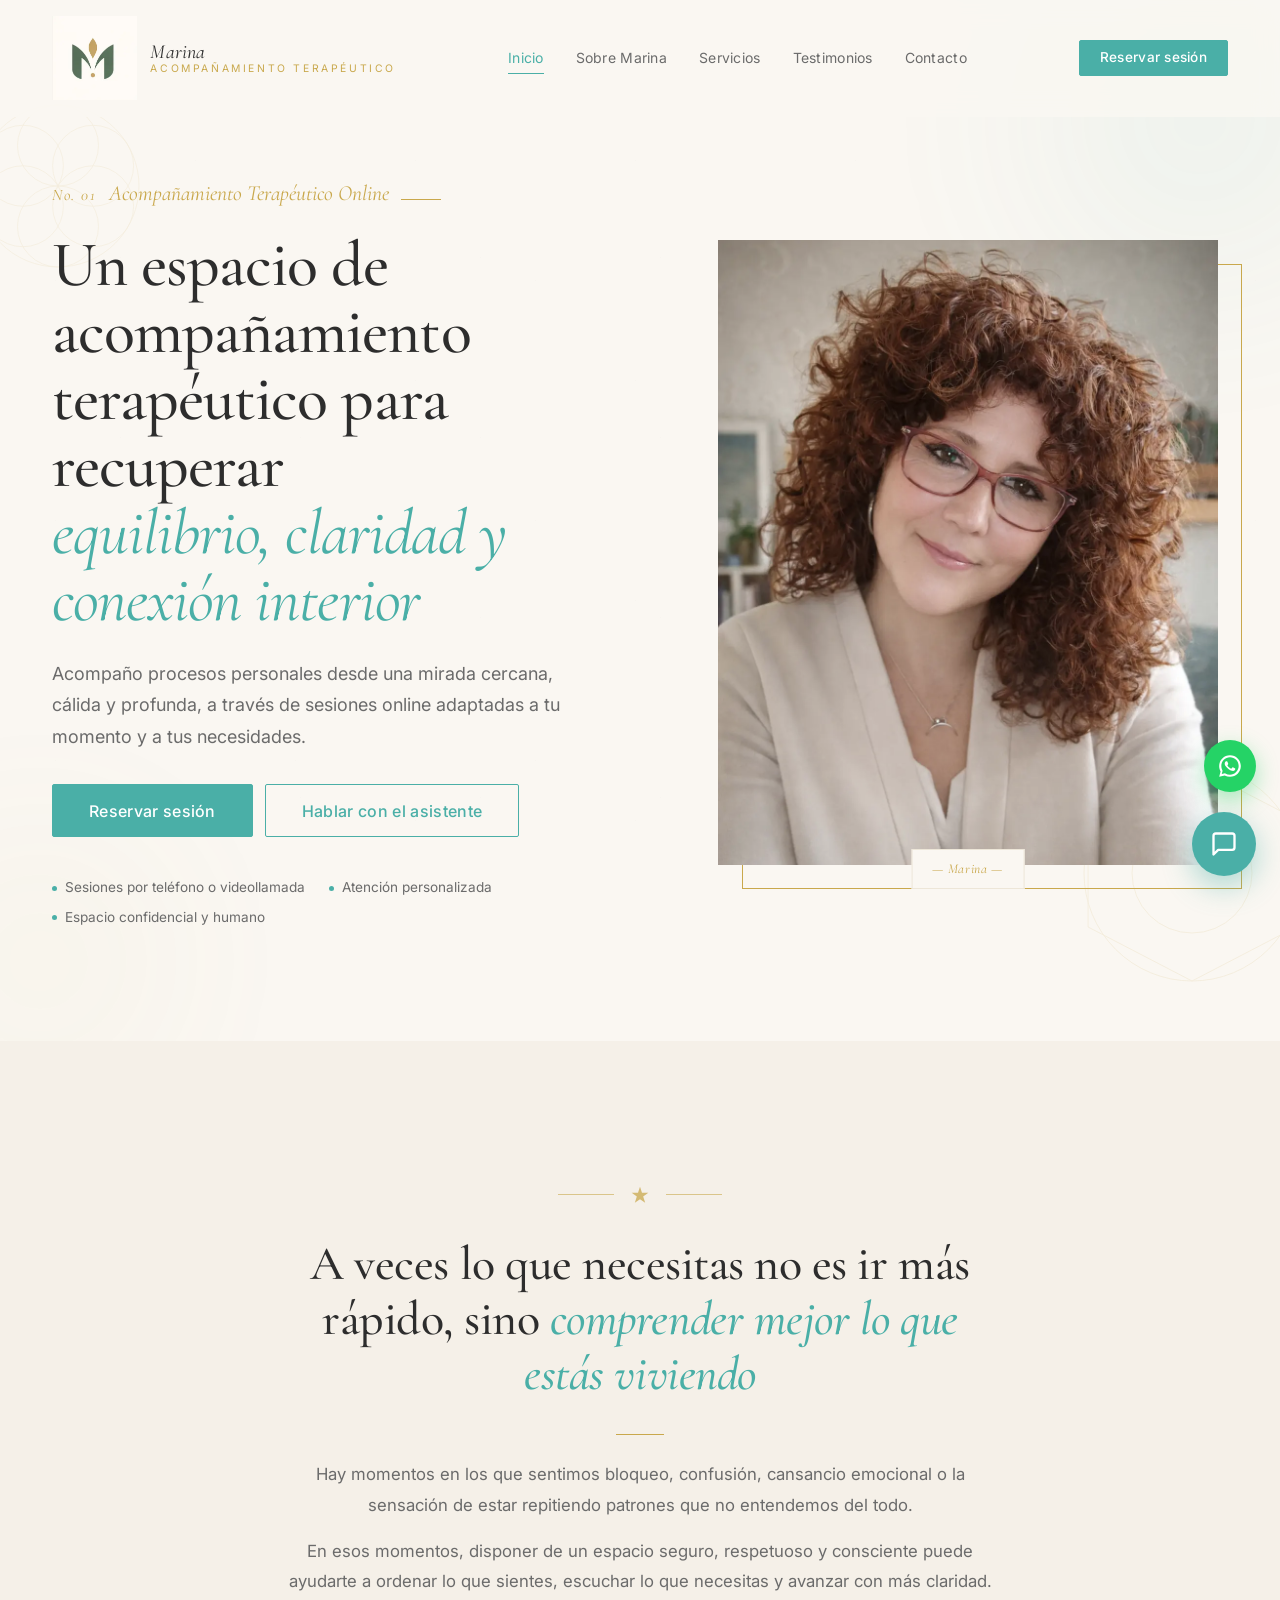
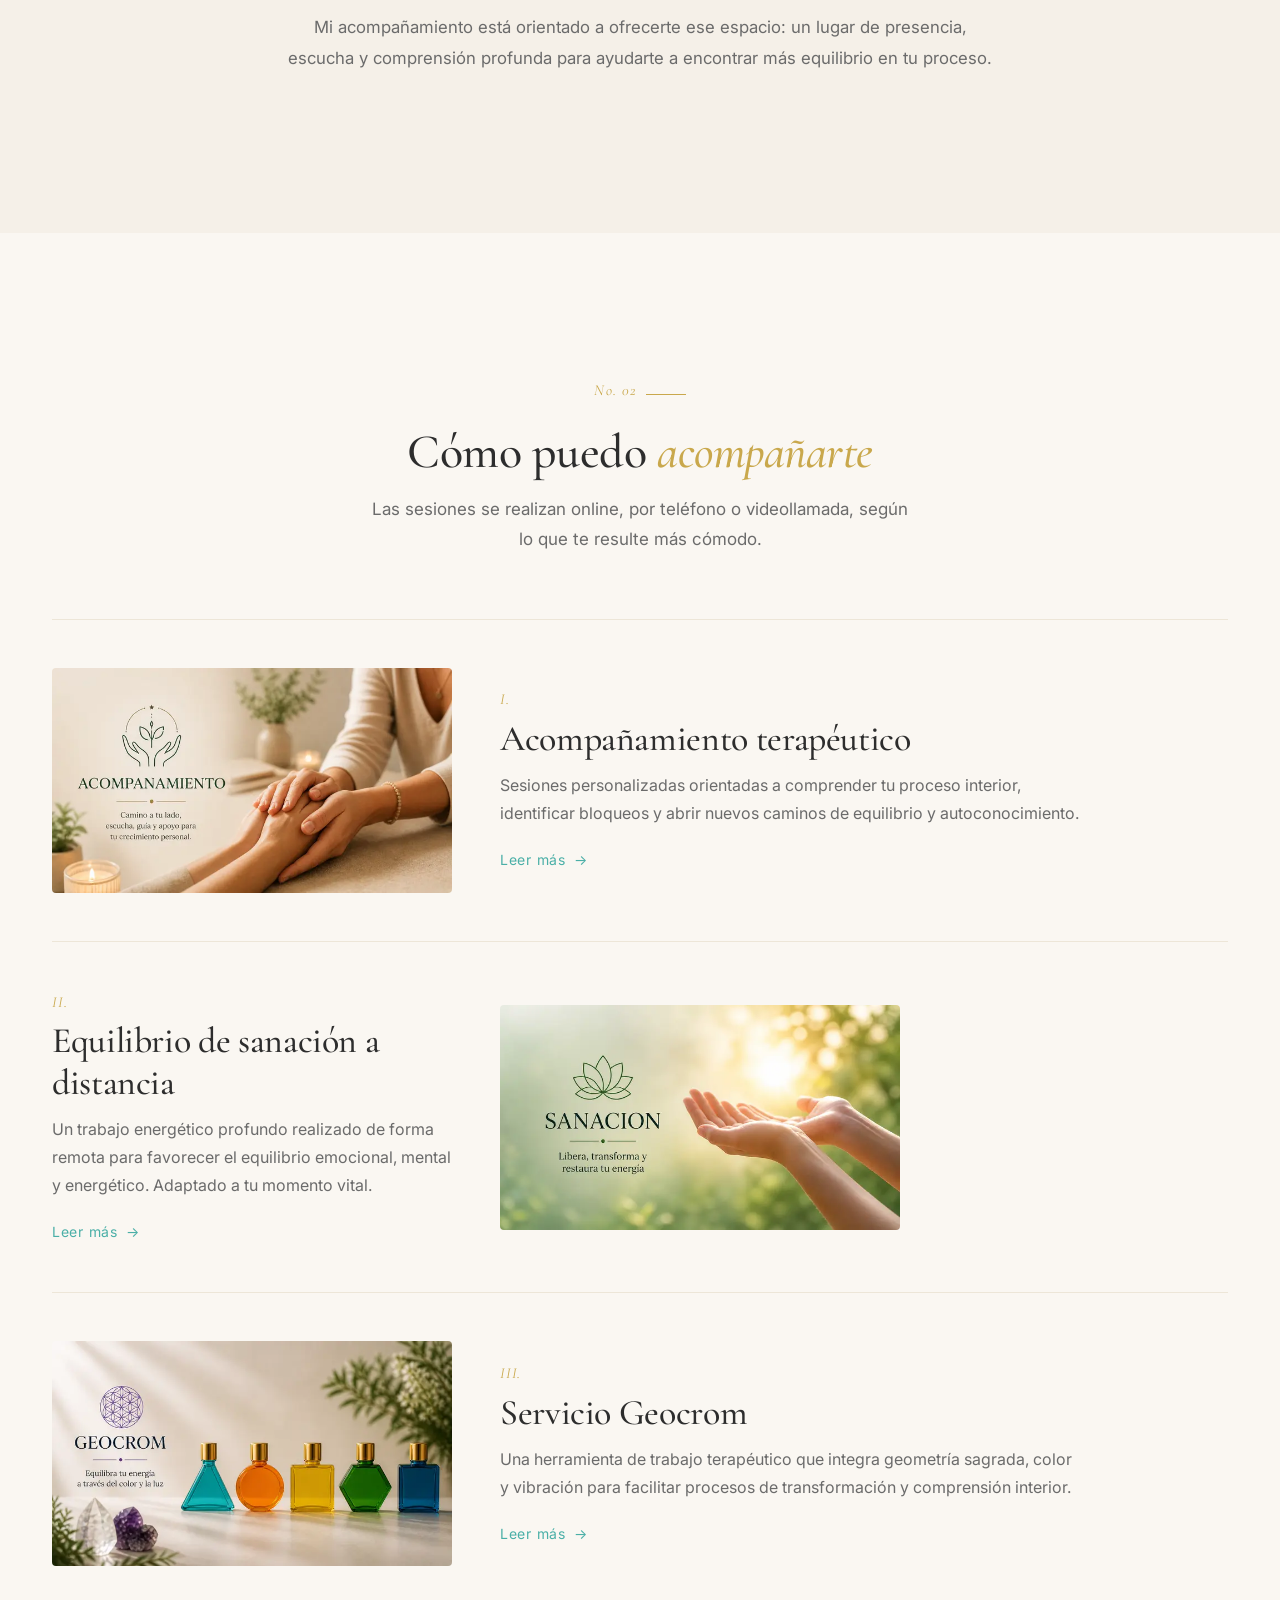
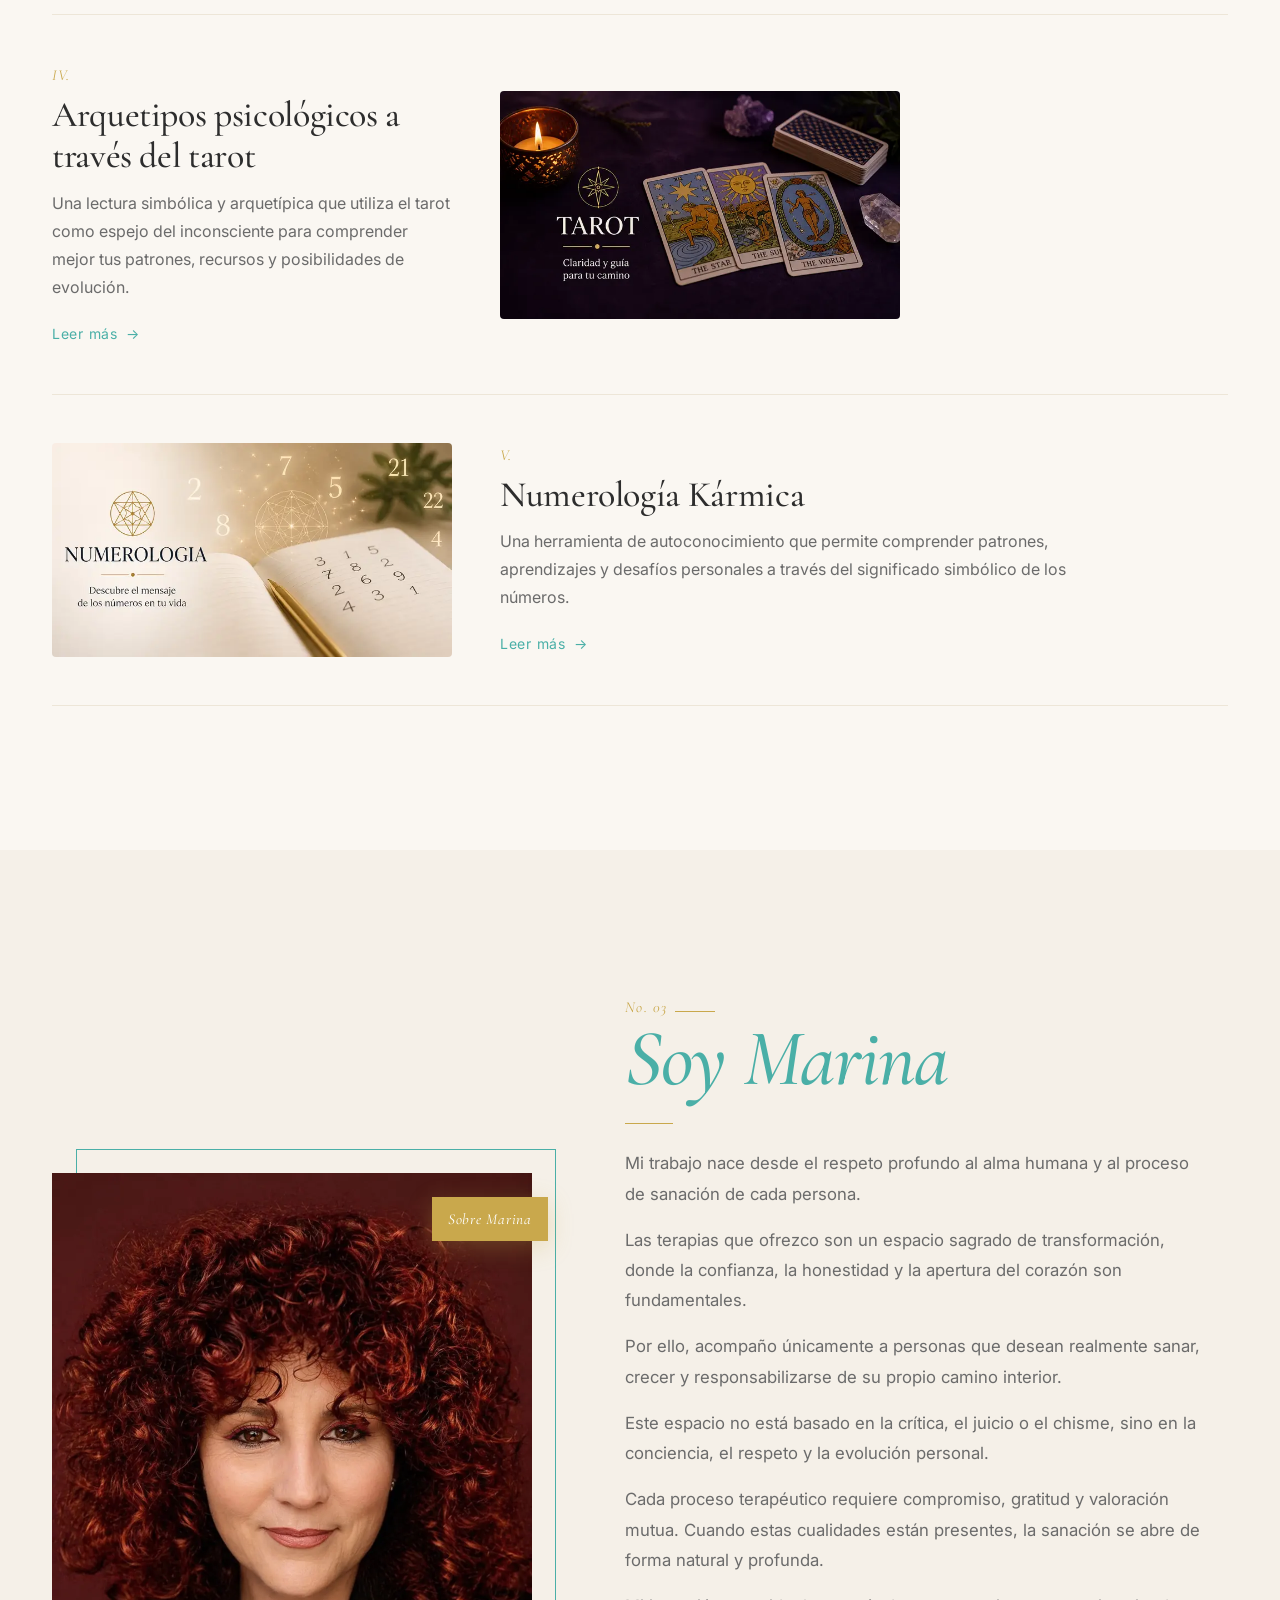
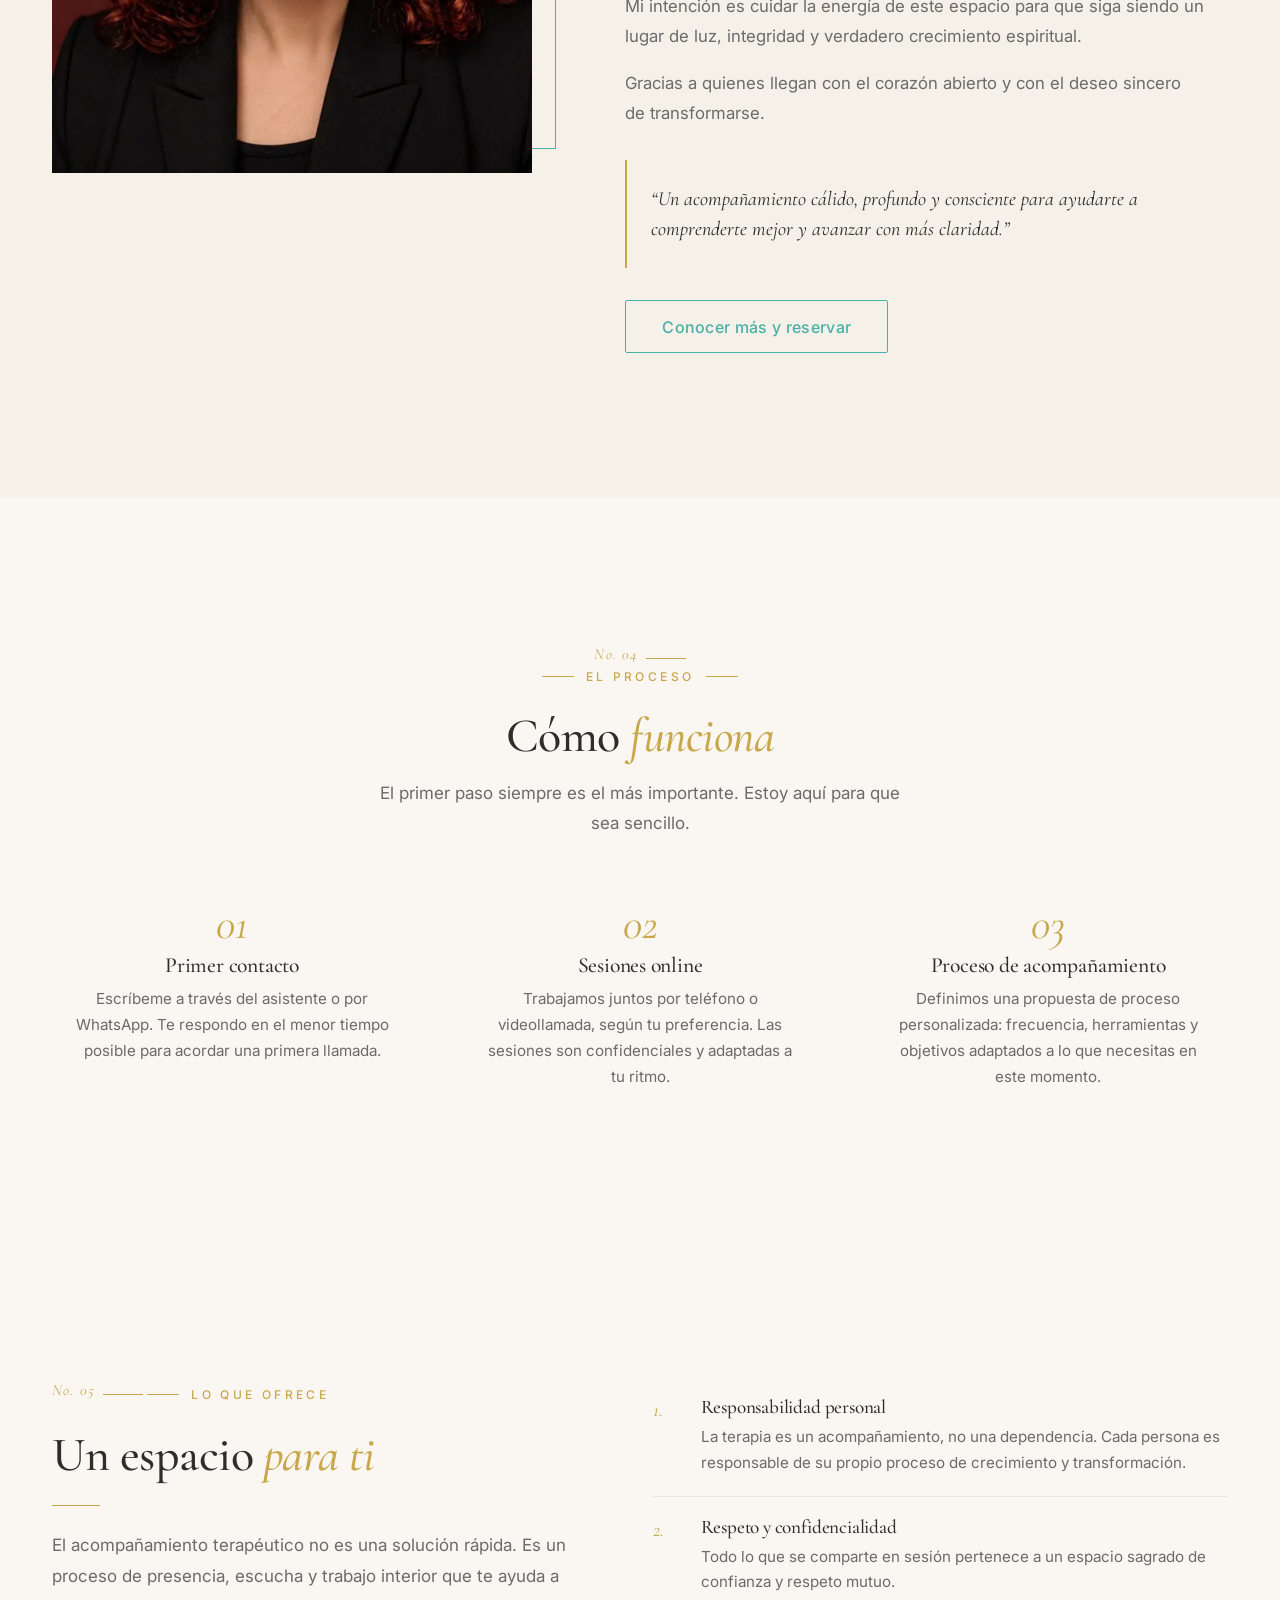
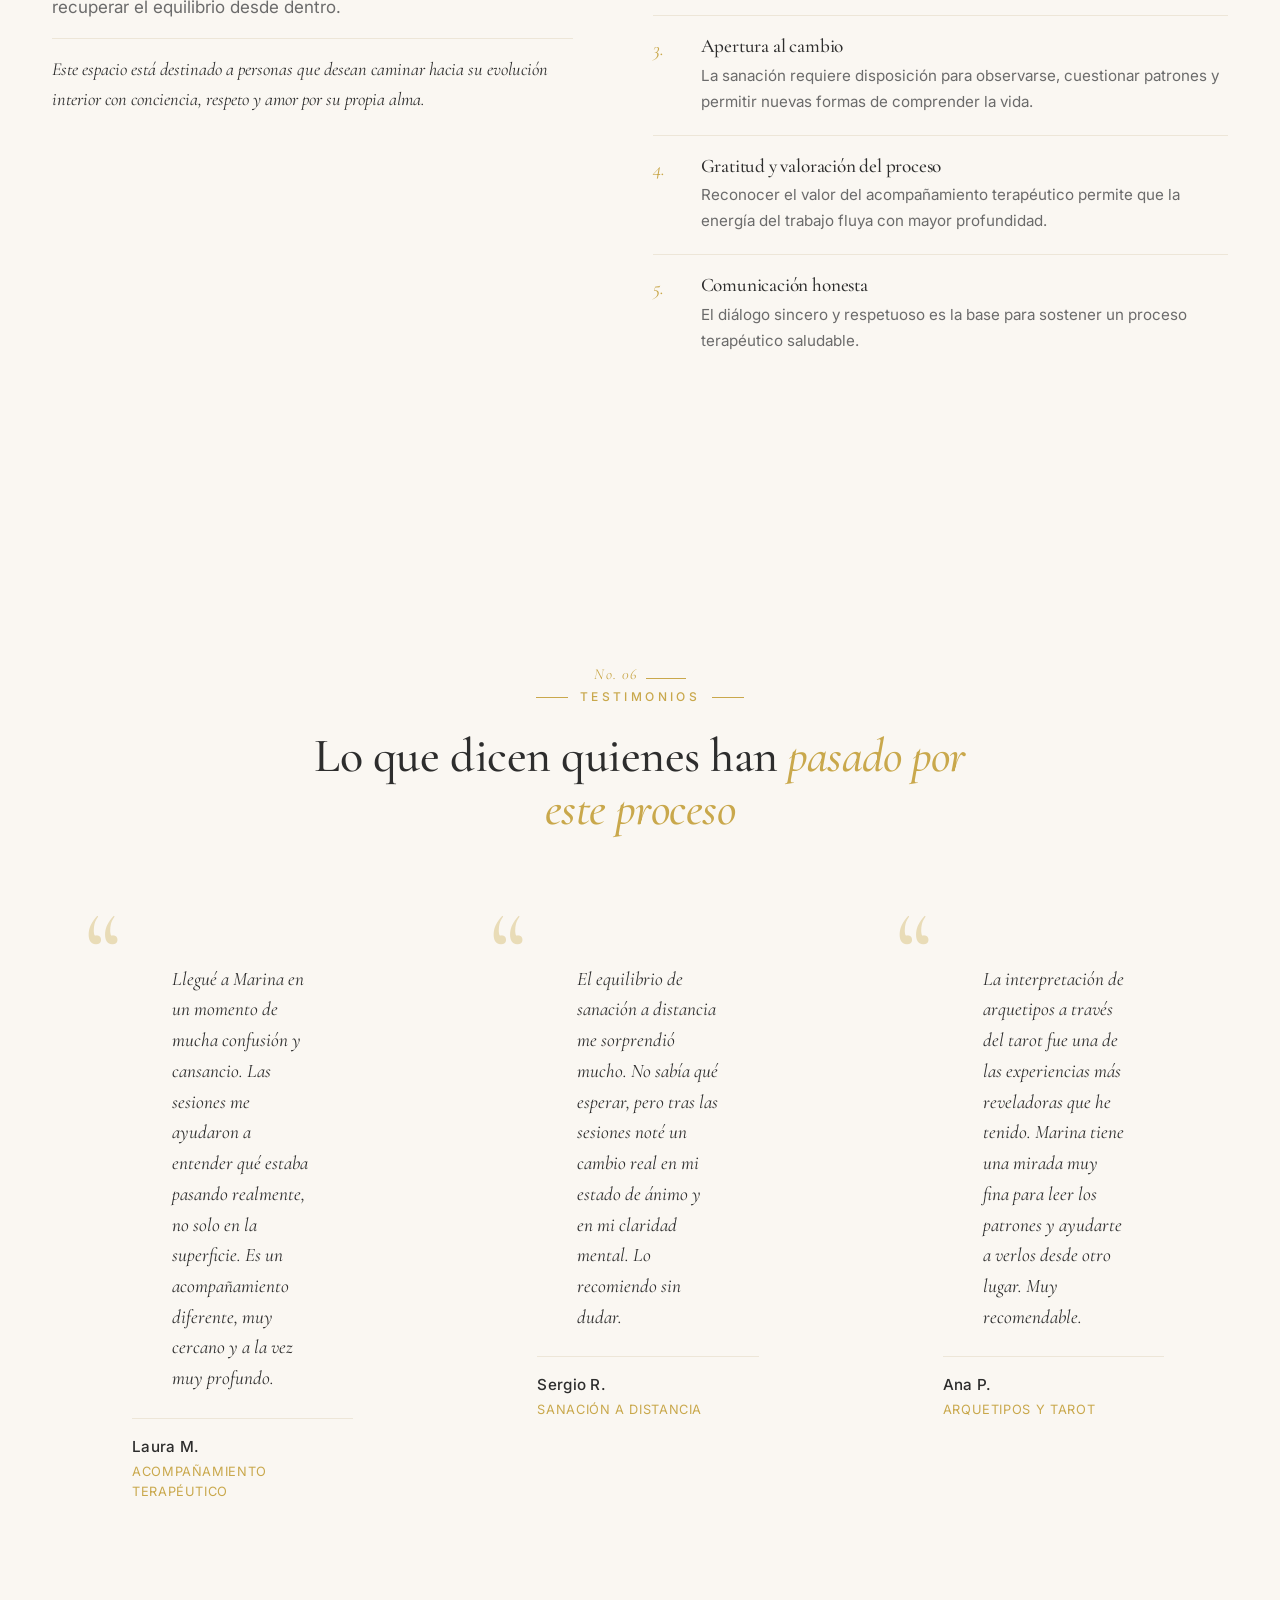
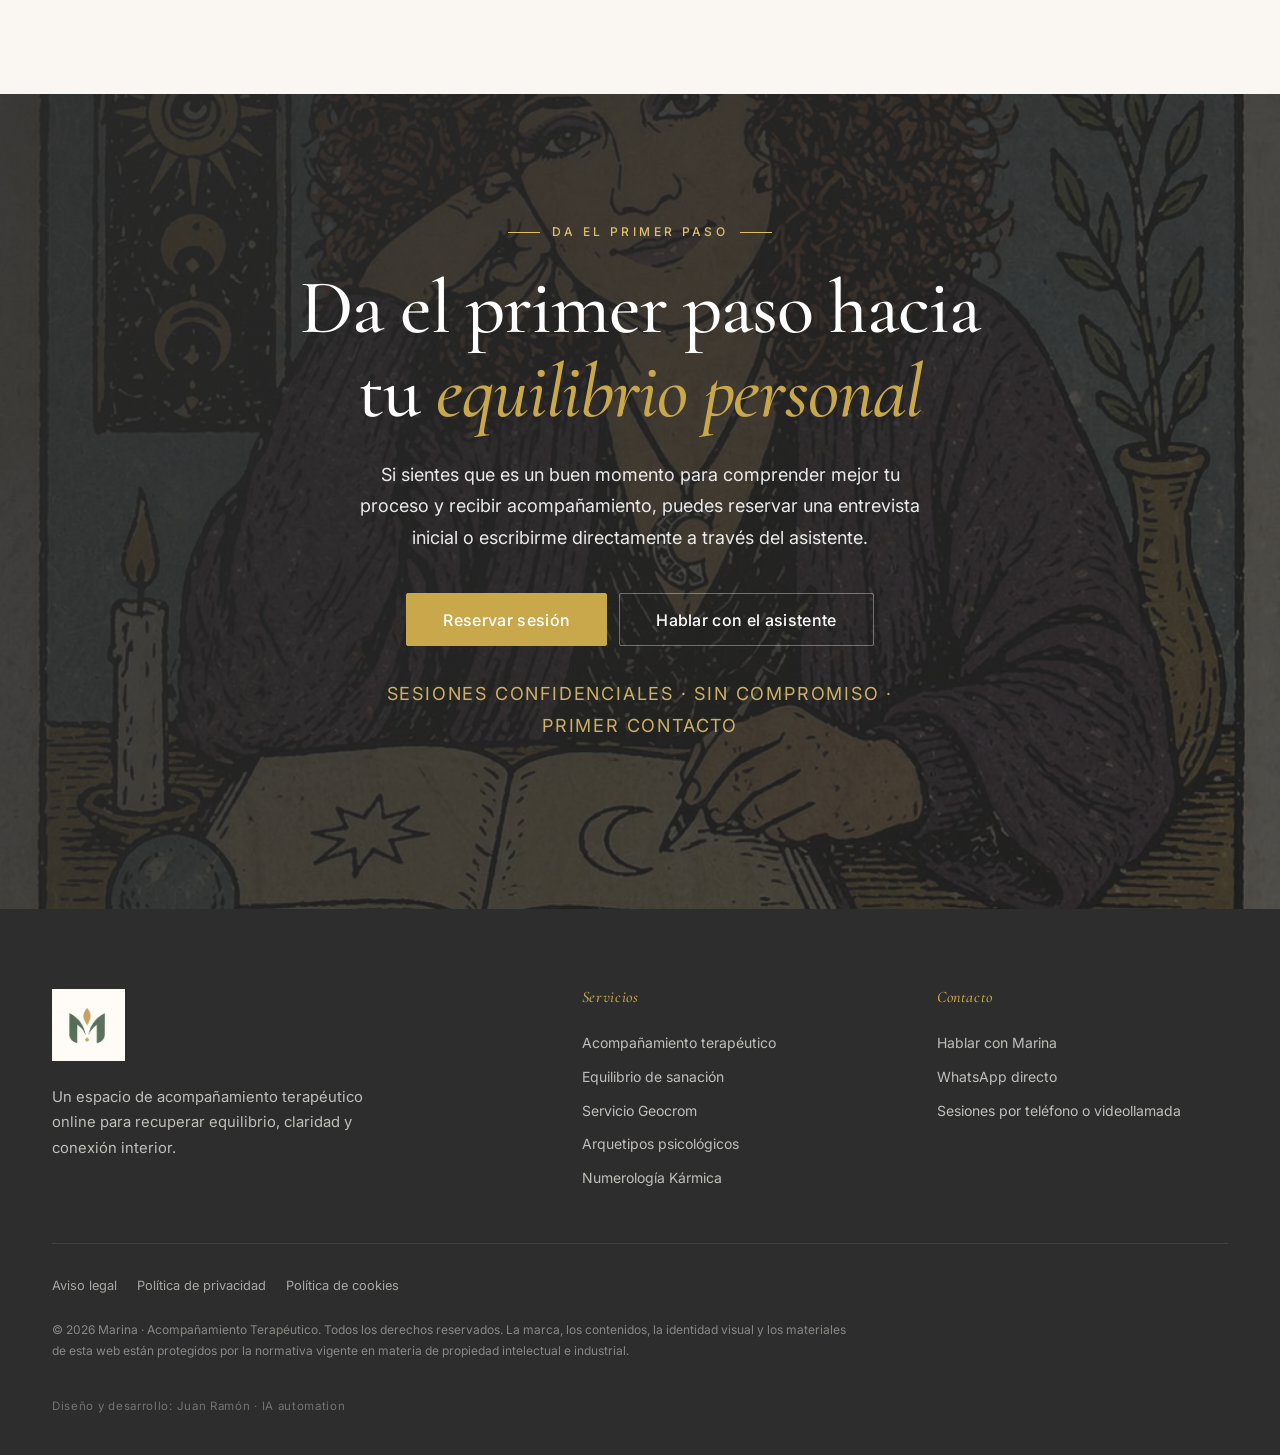
==== commit 60b6a91e: "servicios: imágenes por terapia + nuevo logo y foto about - Layout zig-zag en index con imagen por t" ====
--- a/index.html
+++ b/index.html
@@ -155,45 +155,70 @@
 
         <ol class="services-list reveal">
           <li>
-            <span class="service-index">I.</span>
-            <span class="service-glyph" aria-hidden="true">◇</span>
+            <div class="service-img">
+              <picture>
+                <source srcset="assets/img/acompanamiento.webp" type="image/webp">
+                <img src="assets/img/acompanamiento.jpg" alt="" loading="lazy" width="720" height="405" />
+              </picture>
+            </div>
             <div class="service-body">
+              <span class="service-index">I.</span>
               <h3 class="service-name">Acompañamiento terapéutico</h3>
               <p class="service-desc">Sesiones personalizadas orientadas a comprender tu proceso interior, identificar bloqueos y abrir nuevos caminos de equilibrio y autoconocimiento.</p>
               <a class="service-link" href="servicios.html#acompanamiento">Leer más</a>
             </div>
           </li>
           <li>
-            <span class="service-index">II.</span>
-            <span class="service-glyph" aria-hidden="true">○</span>
+            <div class="service-img">
+              <picture>
+                <source srcset="assets/img/sanacion.webp" type="image/webp">
+                <img src="assets/img/sanacion.jpg" alt="" loading="lazy" width="720" height="405" />
+              </picture>
+            </div>
             <div class="service-body">
+              <span class="service-index">II.</span>
               <h3 class="service-name">Equilibrio de sanación a distancia</h3>
               <p class="service-desc">Un trabajo energético profundo realizado de forma remota para favorecer el equilibrio emocional, mental y energético. Adaptado a tu momento vital.</p>
               <a class="service-link" href="servicios.html#sanacion">Leer más</a>
             </div>
           </li>
           <li>
-            <span class="service-index">III.</span>
-            <span class="service-glyph" aria-hidden="true">△</span>
+            <div class="service-img">
+              <picture>
+                <source srcset="assets/img/geocrom.webp" type="image/webp">
+                <img src="assets/img/geocrom.jpg" alt="" loading="lazy" width="720" height="405" />
+              </picture>
+            </div>
             <div class="service-body">
+              <span class="service-index">III.</span>
               <h3 class="service-name">Servicio Geocrom</h3>
               <p class="service-desc">Una herramienta de trabajo terapéutico que integra geometría sagrada, color y vibración para facilitar procesos de transformación y comprensión interior.</p>
               <a class="service-link" href="servicios.html#geocrom">Leer más</a>
             </div>
           </li>
           <li>
-            <span class="service-index">IV.</span>
-            <span class="service-glyph" aria-hidden="true">☽</span>
+            <div class="service-img">
+              <picture>
+                <source srcset="assets/img/tarot.webp" type="image/webp">
+                <img src="assets/img/tarot.jpg" alt="" loading="lazy" width="720" height="405" />
+              </picture>
+            </div>
             <div class="service-body">
+              <span class="service-index">IV.</span>
               <h3 class="service-name">Arquetipos psicológicos a través del tarot</h3>
               <p class="service-desc">Una lectura simbólica y arquetípica que utiliza el tarot como espejo del inconsciente para comprender mejor tus patrones, recursos y posibilidades de evolución.</p>
               <a class="service-link" href="servicios.html#tarot">Leer más</a>
             </div>
           </li>
           <li>
-            <span class="service-index">V.</span>
-            <span class="service-glyph" aria-hidden="true">∞</span>
+            <div class="service-img">
+              <picture>
+                <source srcset="assets/img/numerologia.webp" type="image/webp">
+                <img src="assets/img/numerologia.jpg" alt="" loading="lazy" width="720" height="405" />
+              </picture>
+            </div>
             <div class="service-body">
+              <span class="service-index">V.</span>
               <h3 class="service-name">Numerología Kármica</h3>
               <p class="service-desc">Una herramienta de autoconocimiento que permite comprender patrones, aprendizajes y desafíos personales a través del significado simbólico de los números.</p>
               <a class="service-link" href="servicios.html#numerologia">Leer más</a>
@@ -256,10 +281,6 @@
           <div class="step">
             <h3>Primer contacto</h3>
             <p>Escríbeme a través del asistente o por WhatsApp. Te respondo en el menor tiempo posible para acordar una primera llamada.</p>
-          </div>
-          <div class="step">
-            <h3>Entrevista inicial</h3>
-            <p>Una primera sesión gratuita para escuchar tu situación, resolver dudas y valorar juntos qué tipo de acompañamiento es el más adecuado.</p>
           </div>
           <div class="step">
             <h3>Sesiones online</h3>
--- a/assets/css/components.css
+++ b/assets/css/components.css
@@ -181,29 +181,34 @@
   padding: 2.5rem 0;
   border-bottom: 1px solid var(--brand-cream-dark);
   display: grid;
-  grid-template-columns: auto 1fr;
-  gap: 1.5rem 2rem;
-  align-items: start;
+  grid-template-columns: 1fr;
+  gap: 1.5rem;
+  align-items: center;
   transition: background 0.4s var(--ease-out);
 }
 .services-list > li:hover { background: linear-gradient(90deg, rgba(201,168,76,0.04), transparent 60%); }
 
+.service-img {
+  max-width: 400px;
+  width: 100%;
+  margin: 0 auto;
+}
+.service-img img {
+  width: 100%;
+  height: auto;
+  display: block;
+  border-radius: 4px;
+  background: var(--brand-cream-dark);
+}
+
 .service-index {
+  display: block;
   font-family: var(--font-serif);
   font-style: italic;
-  font-size: 1rem;
+  font-size: 0.95rem;
   color: var(--brand-gold);
   letter-spacing: 0.05em;
-  padding-top: 0.4rem;
-  min-width: 3.5rem;
-}
-.service-glyph {
-  font-family: var(--font-serif);
-  font-size: 2rem;
-  color: var(--brand-turquoise);
-  line-height: 1;
-  padding-top: 0.5rem;
-  min-width: 3rem;
+  margin-bottom: 0.4rem;
 }
 .service-body { min-width: 0; }
 .service-name {
@@ -236,10 +241,12 @@
 
 @media (min-width: 768px) {
   .services-list > li {
-    grid-template-columns: 5rem 5rem 1fr;
+    grid-template-columns: 400px 1fr;
     padding: 3rem 0;
-    gap: 2rem 2.5rem;
+    gap: 3rem;
   }
+  .services-list > li:nth-child(even) .service-img { order: 2; }
+  .service-img { margin: 0; }
 }
 
 /* =========================================
@@ -312,7 +319,7 @@
 }
 @media (min-width: 768px) { .footer-grid { grid-template-columns: 1.6fr 1fr 1fr; gap: 4rem; } }
 
-.footer-brand img { height: 64px; width: auto; margin-bottom: 1.5rem; filter: brightness(1.8); }
+.footer-brand img { height: 72px; width: auto; margin-bottom: 1.5rem; }
 .footer-brand p { font-size: 0.925rem; line-height: 1.7; max-width: 36ch; }
 
 .footer-col-title {
--- a/assets/css/pages.css
+++ b/assets/css/pages.css
@@ -50,11 +50,11 @@
   font-family: var(--font-serif);
   font-style: italic;
   color: var(--brand-gold);
-  font-size: 1rem;
+  font-size: 1.35rem;
   margin-bottom: 1.25rem;
   display: flex; align-items: baseline; gap: 0.75rem;
 }
-.hero-label .num { font-size: 0.85rem; letter-spacing: 0.1em; }
+.hero-label .num { font-size: 1rem; letter-spacing: 0.1em; }
 .hero-label::after { content: ""; width: 2.5rem; height: 1px; background: var(--brand-gold); }
 
 .hero-title {
@@ -296,18 +296,20 @@
   gap: 2rem;
   counter-reset: step;
 }
-@media (min-width: 768px) { .steps { grid-template-columns: repeat(2, 1fr); gap: 2.5rem 3rem; } }
-@media (min-width: 1100px) { .steps { grid-template-columns: repeat(4, 1fr); } }
+@media (min-width: 768px) { .steps { grid-template-columns: repeat(3, 1fr); gap: 2.5rem 3rem; } }
 
 .step {
   position: relative;
-  padding: 0 0 0 3.75rem;
+  padding: 0;
+  text-align: center;
+  max-width: 320px;
+  margin: 0 auto;
 }
 .step::before {
   counter-increment: step;
   content: "0" counter(step);
-  position: absolute;
-  left: 0; top: -0.25rem;
+  display: block;
+  margin-bottom: 0.5rem;
   font-family: var(--font-serif);
   font-style: italic;
   font-size: 2.75rem;
@@ -550,6 +552,17 @@
   font-size: 3rem;
   color: var(--brand-turquoise);
   line-height: 1;
+}
+.service-detail-img {
+  width: 100%;
+  margin-top: 0.5rem;
+}
+.service-detail-img img {
+  width: 100%;
+  height: auto;
+  display: block;
+  border-radius: 4px;
+  background: var(--brand-cream-dark);
 }
 .service-detail h2 {
   font-family: var(--font-serif);
